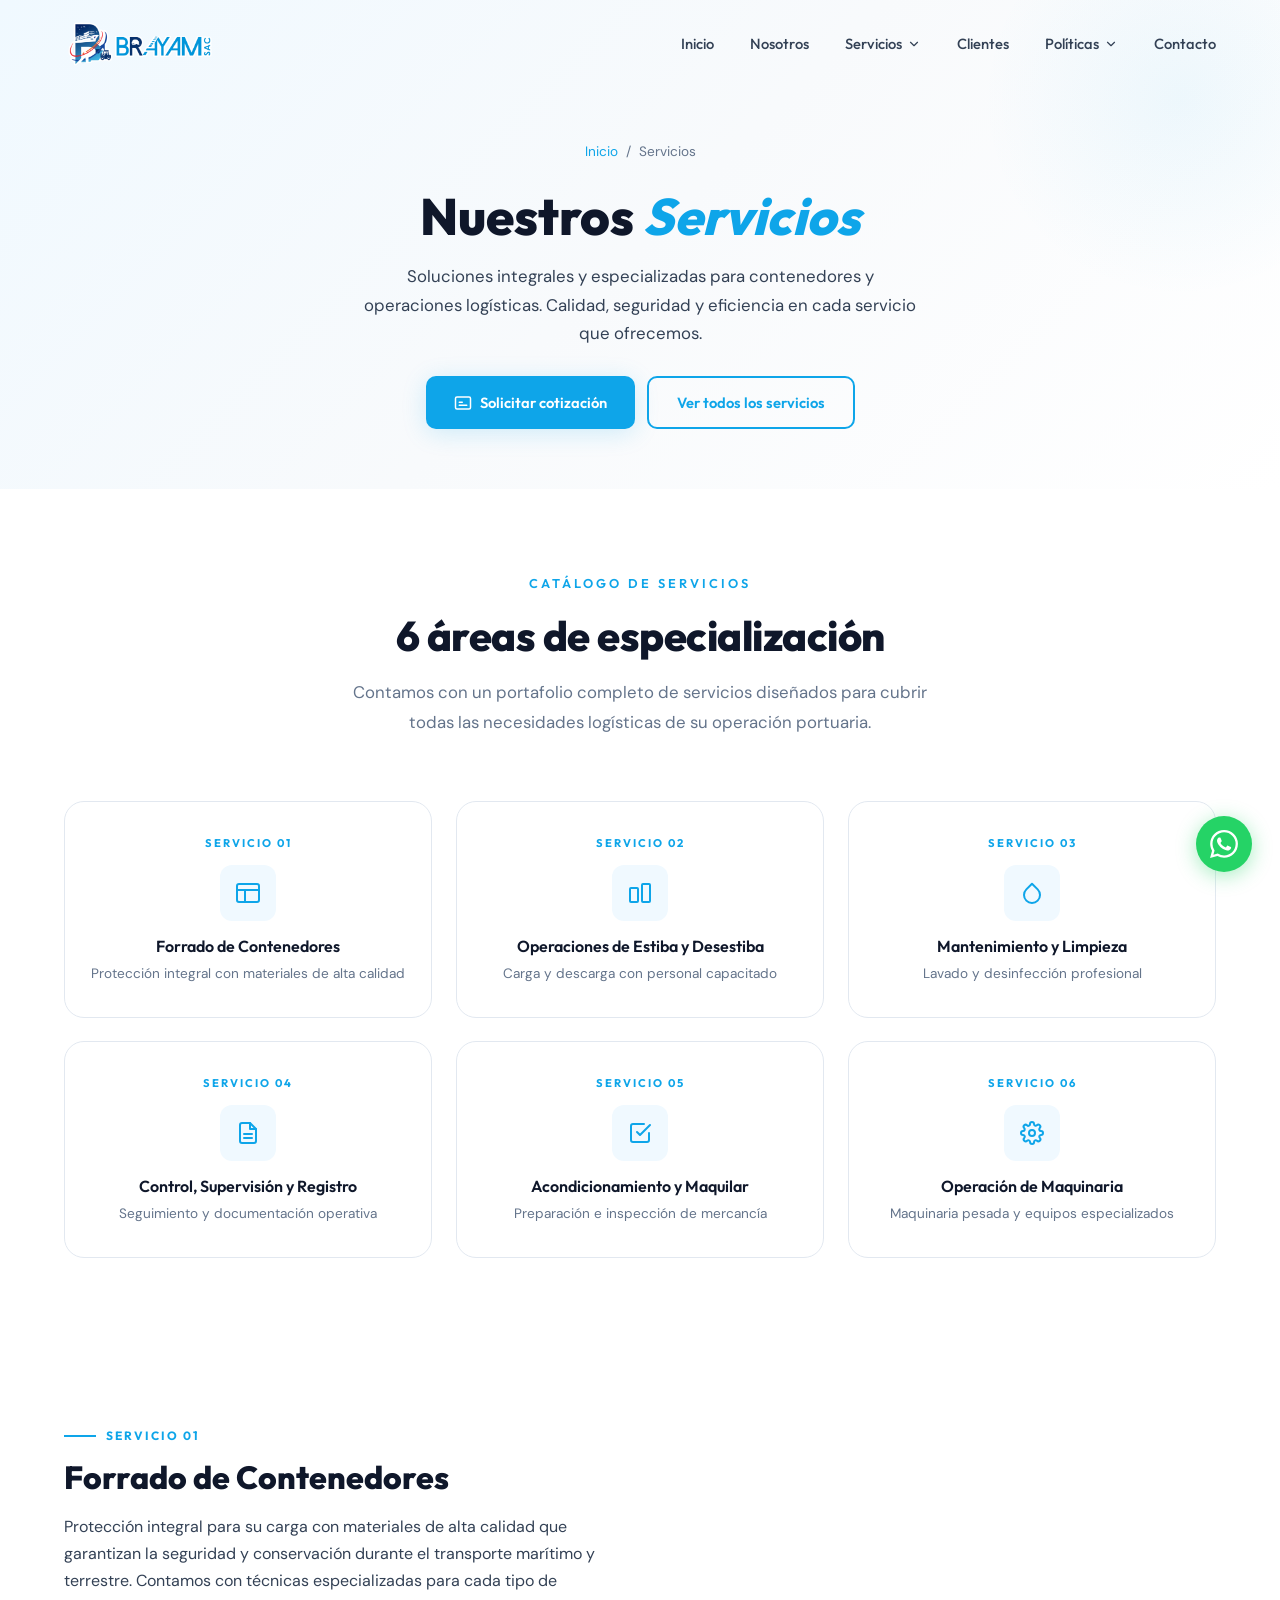
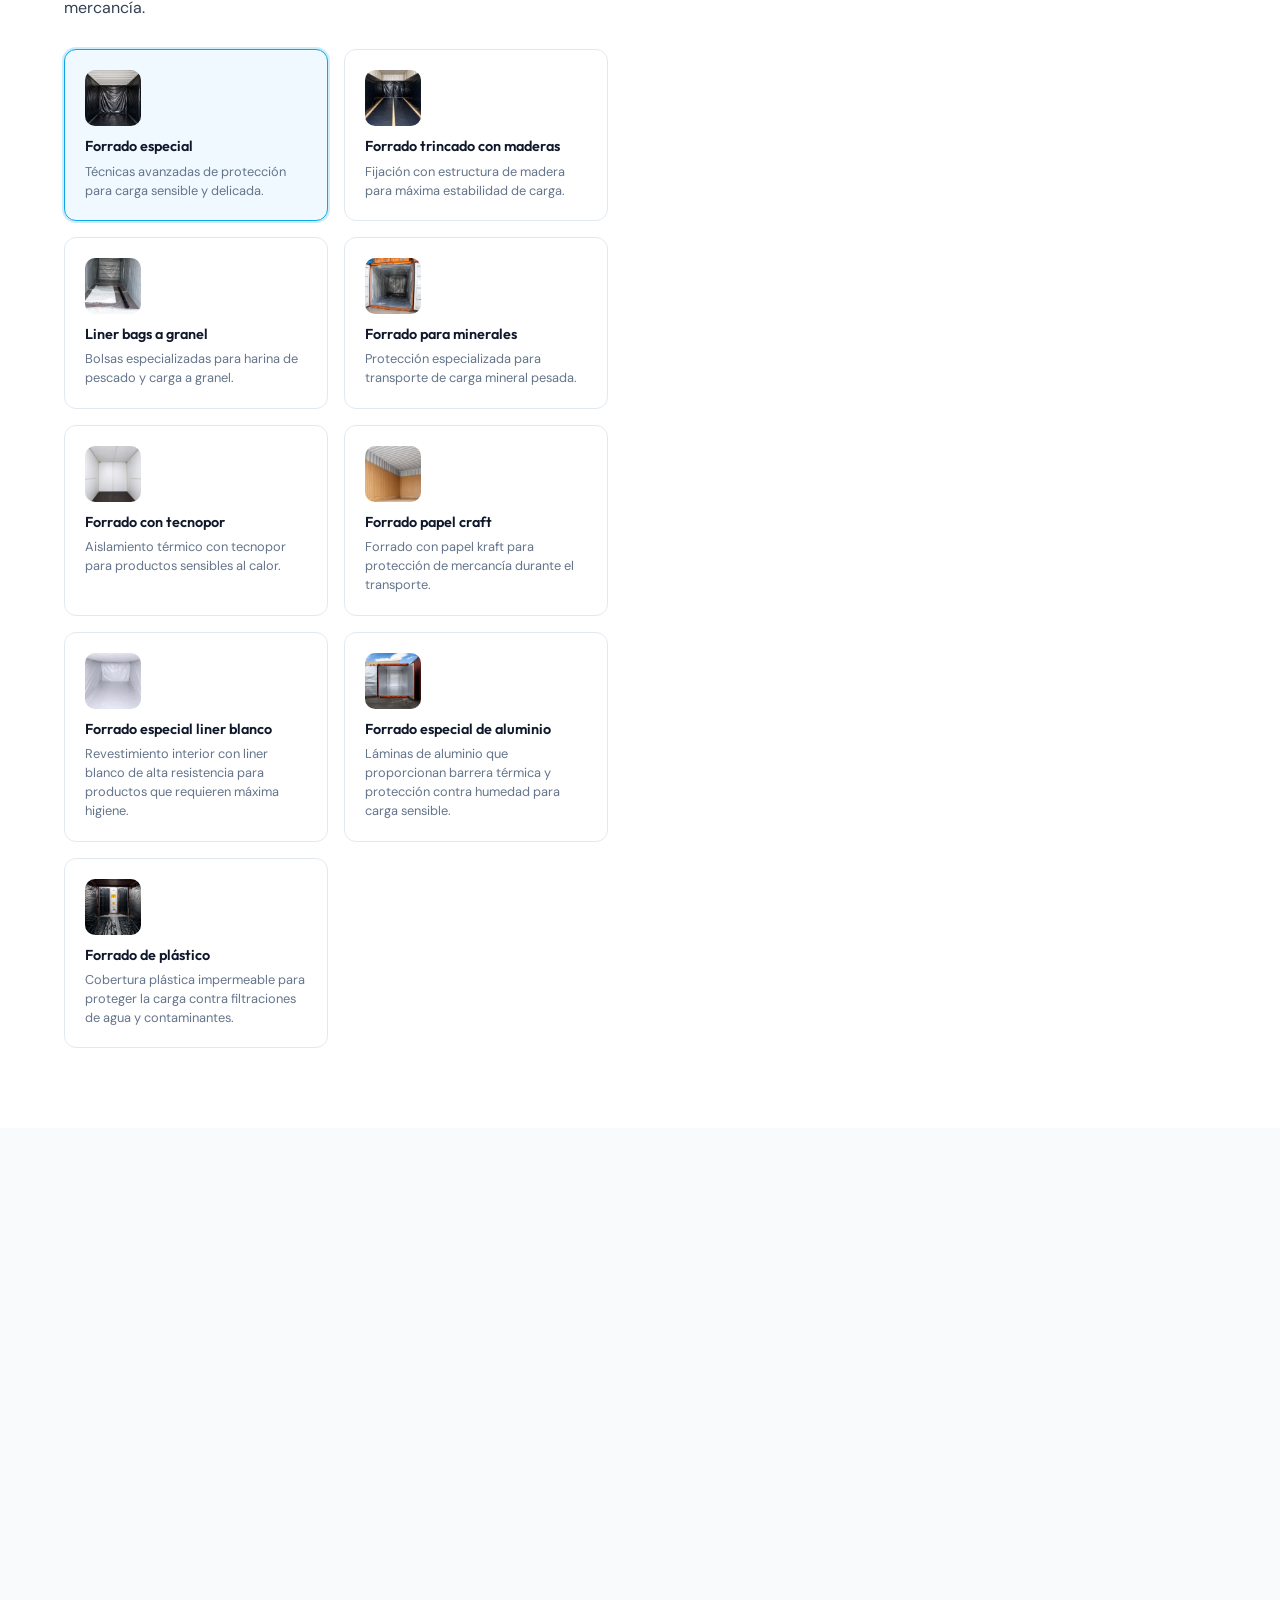
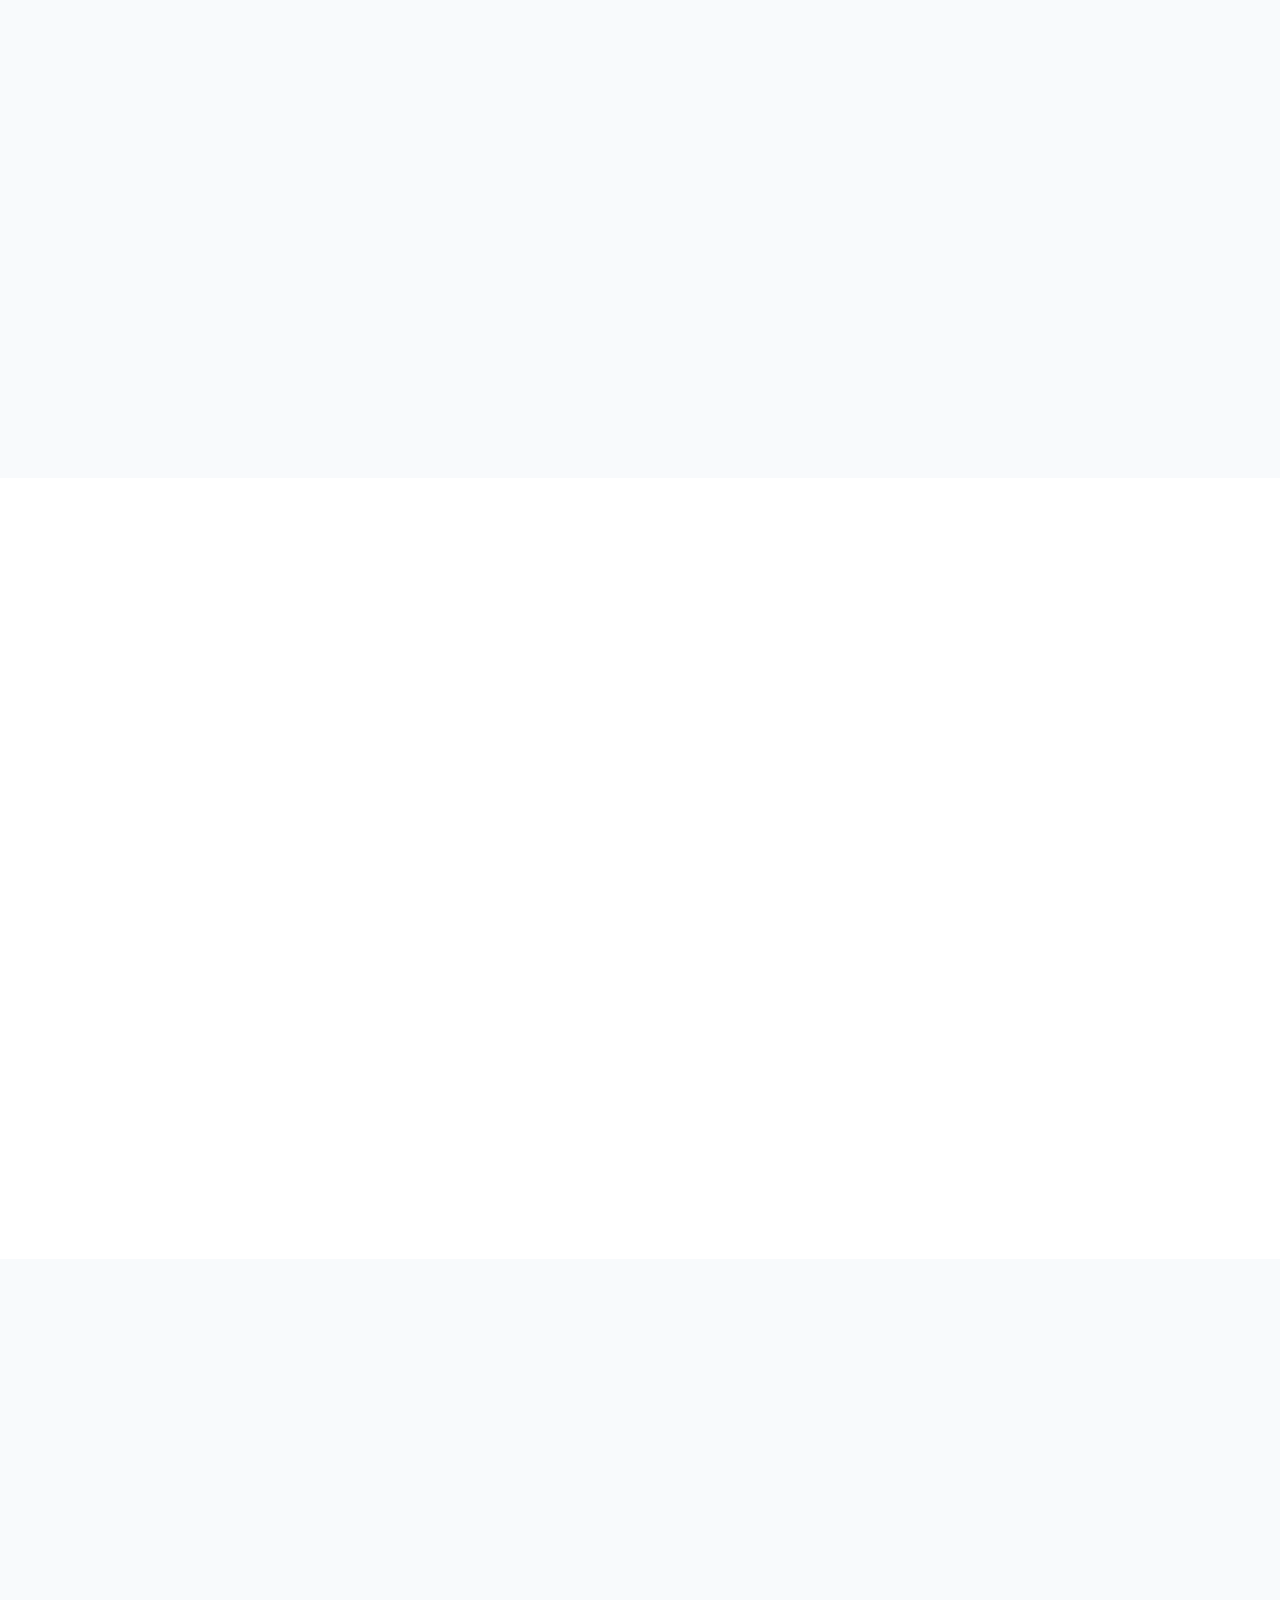
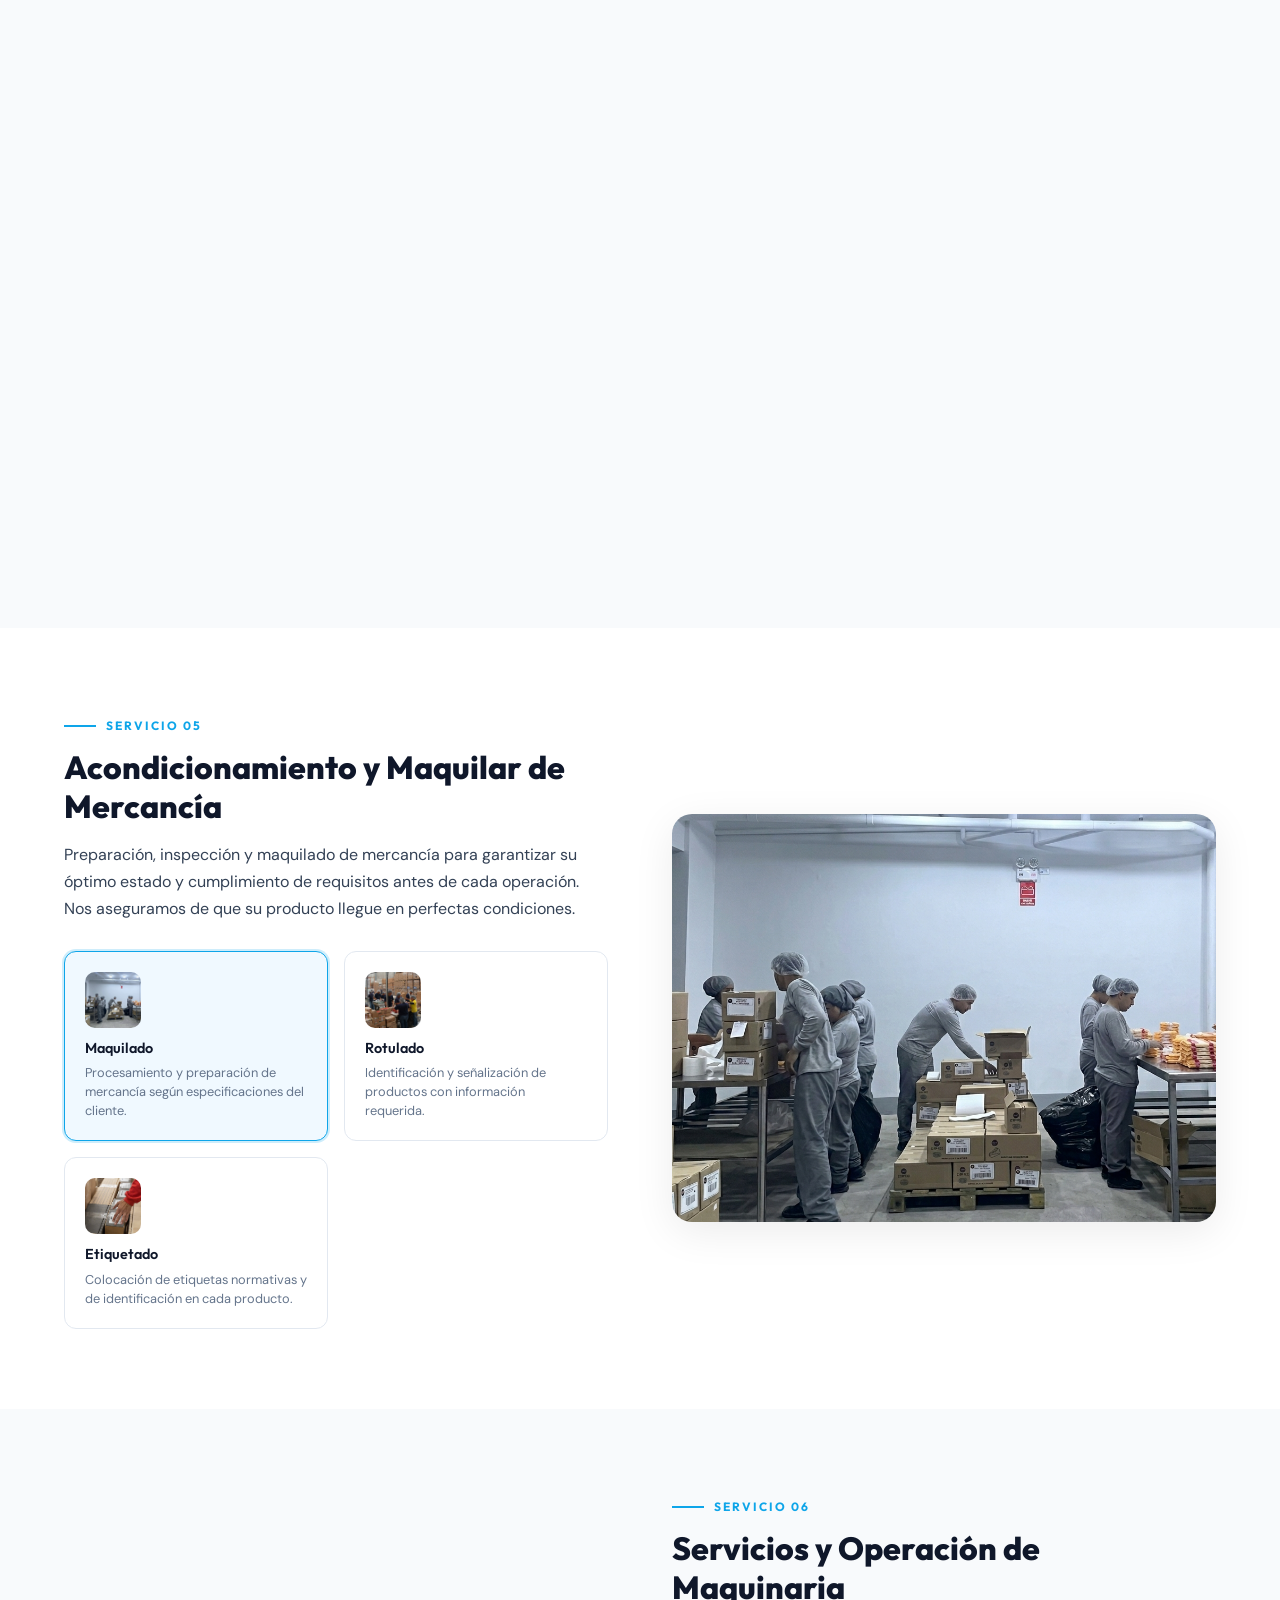
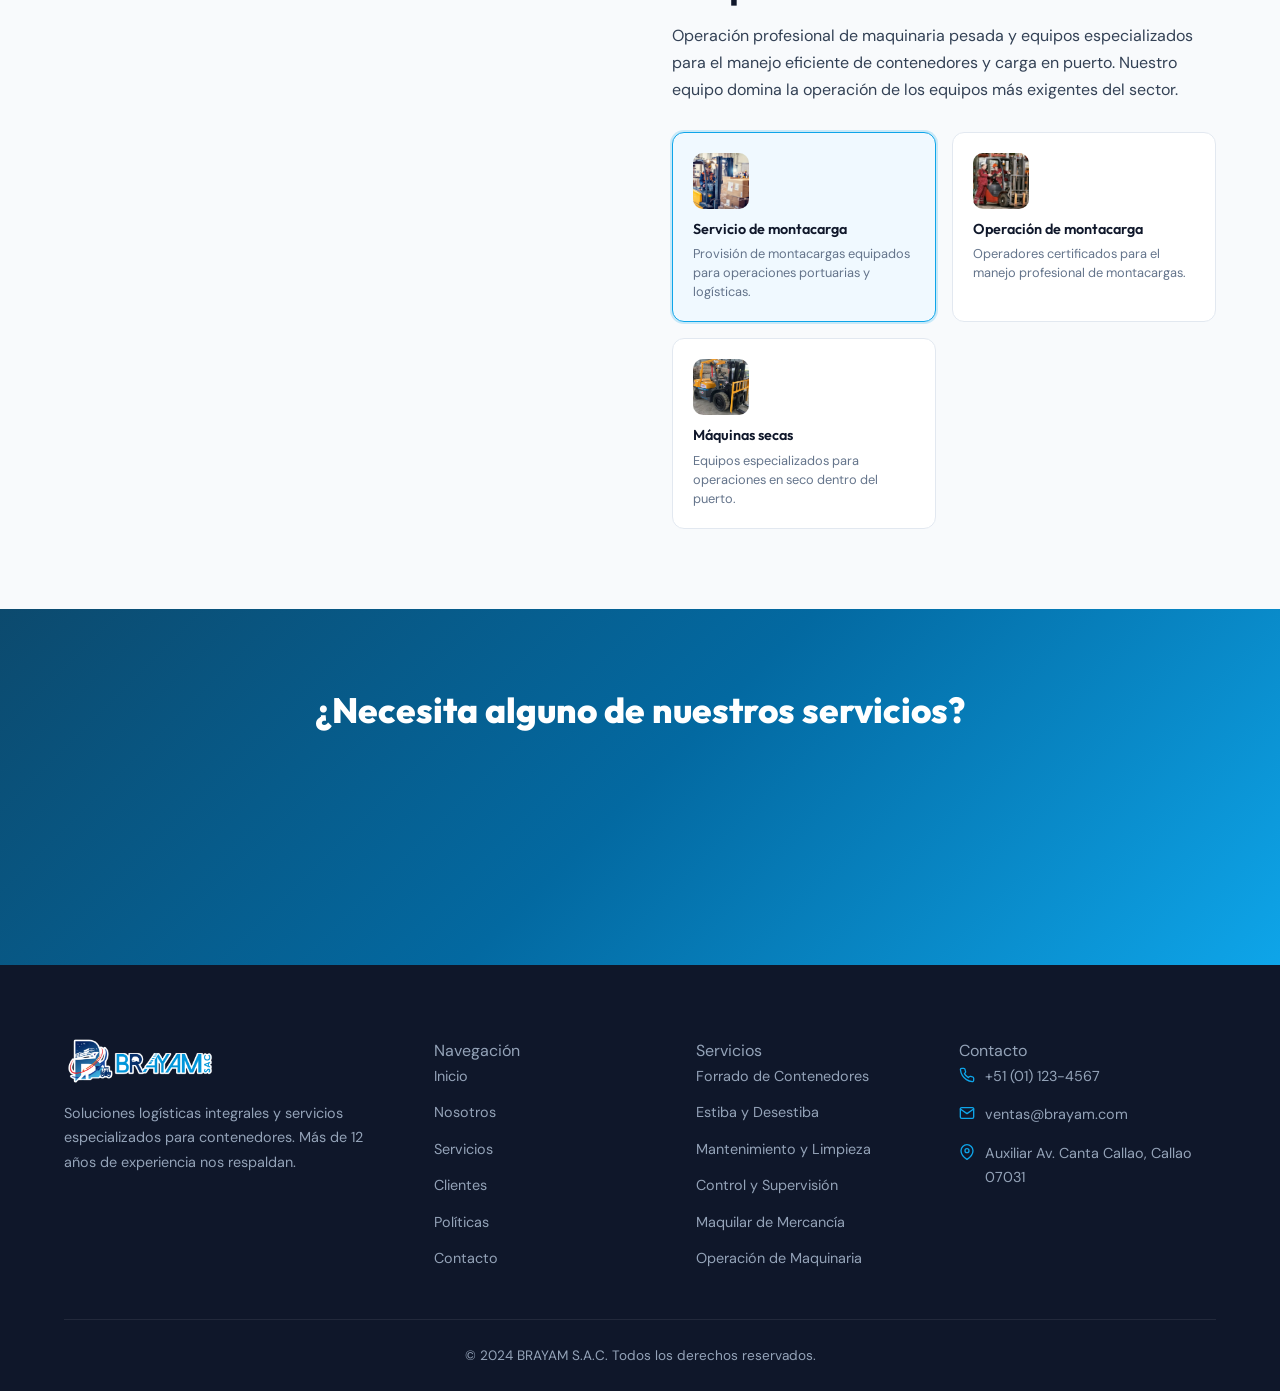
==== pages/servicios.html @ 7dbe56f9 "first commit" ====
<!DOCTYPE html>
<html lang="es">

<head>
  <meta charset="UTF-8">
  <meta name="viewport" content="width=device-width, initial-scale=1.0">
  <title>Servicios | BRAYAM S.A.C. - Soluciones Logísticas para Contenedores</title>
  <meta name="description"
    content="Conoce nuestros servicios especializados: forrado, estiba, desestiba, mantenimiento, limpieza, control, supervisión, maquilado y operación de maquinaria.">
  <link rel="icon" type="image/png" href="../img/logoA.png">
  <link rel="preconnect" href="https://fonts.googleapis.com">
  <link rel="preconnect" href="https://fonts.gstatic.com" crossorigin>
  <link
    href="https://fonts.googleapis.com/css2?family=Outfit:wght@300;400;500;600;700;800&family=DM+Sans:ital,opsz,wght@0,9..40,300;0,9..40,400;0,9..40,500;0,9..40,600;1,9..40,400&display=swap"
    rel="stylesheet">
  <link rel="stylesheet" href="../css/estilos.css">
  <link rel="stylesheet" href="../css/servicios.css">
</head>

<body>

  <!-- ==================== HEADER ==================== -->
  <header class="header" id="header">
    <div class="container">
      <div class="header-inner">
        <a href="../index.html" class="logo">
          <img src="../img/logo.png" alt="BRAYAM S.A.C." style="height: 48px; width: auto;">
        </a>

        <nav class="nav-desktop">
          <a href="../index.html">Inicio</a>
          <a href="../index.html#nosotros">Nosotros</a>
          <div class="nav-dropdown">
            <a href="servicios.html" class="nav-dropdown-trigger">
              Servicios
              <svg class="chevron-down" viewBox="0 0 24 24" fill="none" stroke="currentColor" stroke-width="2"
                stroke-linecap="round" stroke-linejoin="round">
                <polyline points="6 9 12 15 18 9" />
              </svg>
            </a>
            <div class="nav-dropdown-menu dropdown-two-cols">
              <div class="dropdown-cols-wrapper">
                <div class="dropdown-heading">Nuestros Servicios</div>
                <a href="#servicio-01" class="dropdown-link">
                  <span class="dropdown-icon"><svg viewBox="0 0 24 24" fill="none" stroke="currentColor"
                      stroke-width="2" stroke-linecap="round" stroke-linejoin="round">
                      <rect x="1" y="3" width="22" height="18" rx="2" />
                      <path d="M1 9h22" />
                      <path d="M9 21V9" />
                    </svg></span>
                  Forrado de Contenedores
                </a>
                <a href="#servicio-02" class="dropdown-link">
                  <span class="dropdown-icon"><svg viewBox="0 0 24 24" fill="none" stroke="currentColor"
                      stroke-width="2" stroke-linecap="round" stroke-linejoin="round">
                      <rect x="2" y="7" width="8" height="14" rx="1" />
                      <rect x="14" y="3" width="8" height="18" rx="1" />
                    </svg></span>
                  Operaciones de Estiba y Desestiba
                </a>
                <a href="#servicio-03" class="dropdown-link">
                  <span class="dropdown-icon"><svg viewBox="0 0 24 24" fill="none" stroke="currentColor"
                      stroke-width="2" stroke-linecap="round" stroke-linejoin="round">
                      <path d="M12 2.69l5.66 5.66a8 8 0 1 1-11.31 0z" />
                    </svg></span>
                  Servicios de Mantenimiento y Limpieza
                </a>
                <a href="#servicio-04" class="dropdown-link">
                  <span class="dropdown-icon"><svg viewBox="0 0 24 24" fill="none" stroke="currentColor"
                      stroke-width="2" stroke-linecap="round" stroke-linejoin="round">
                      <path d="M14 2H6a2 2 0 0 0-2 2v16a2 2 0 0 0 2 2h12a2 2 0 0 0 2-2V8z" />
                      <polyline points="14 2 14 8 20 8" />
                      <line x1="16" y1="13" x2="8" y2="13" />
                      <line x1="16" y1="17" x2="8" y2="17" />
                    </svg></span>
                  Control, Supervisión y Registro
                </a>
                <a href="#servicio-05" class="dropdown-link">
                  <span class="dropdown-icon"><svg viewBox="0 0 24 24" fill="none" stroke="currentColor"
                      stroke-width="2" stroke-linecap="round" stroke-linejoin="round">
                      <path d="M9 11l3 3L22 4" />
                      <path d="M21 12v7a2 2 0 0 1-2 2H5a2 2 0 0 1-2-2V5a2 2 0 0 1 2-2h11" />
                    </svg></span>
                  Acondicionamiento y Maquilar de Mercancía
                </a>
                <a href="#servicio-06" class="dropdown-link">
                  <span class="dropdown-icon"><svg viewBox="0 0 24 24" fill="none" stroke="currentColor"
                      stroke-width="2" stroke-linecap="round" stroke-linejoin="round">
                      <circle cx="12" cy="12" r="3" />
                      <path
                        d="M19.4 15a1.65 1.65 0 0 0 .33 1.82l.06.06a2 2 0 0 1-2.83 2.83l-.06-.06a1.65 1.65 0 0 0-1.82-.33 1.65 1.65 0 0 0-1 1.51V21a2 2 0 0 1-4 0v-.09A1.65 1.65 0 0 0 9 19.4a1.65 1.65 0 0 0-1.82.33l-.06.06a2 2 0 0 1-2.83-2.83l.06-.06A1.65 1.65 0 0 0 4.68 15a1.65 1.65 0 0 0-1.51-1H3a2 2 0 0 1 0-4h.09A1.65 1.65 0 0 0 4.6 9a1.65 1.65 0 0 0-.33-1.82l-.06-.06a2 2 0 0 1 2.83-2.83l.06.06A1.65 1.65 0 0 0 9 4.68a1.65 1.65 0 0 0 1-1.51V3a2 2 0 0 1 4 0v.09a1.65 1.65 0 0 0 1 1.51 1.65 1.65 0 0 0 1.82-.33l.06-.06a2 2 0 0 1 2.83 2.83l-.06.06A1.65 1.65 0 0 0 19.4 9a1.65 1.65 0 0 0 1.51 1H21a2 2 0 0 1 0 4h-.09a1.65 1.65 0 0 0-1.51 1z" />
                    </svg></span>
                  Servicios y Operación de Maquinaria
                </a>
              </div>
            </div>
          </div>
          <a href="../index.html#clientes">Clientes</a>
          <div class="nav-dropdown">
            <a href="politicas.html" class="nav-dropdown-trigger">
              Políticas
              <svg class="chevron-down" viewBox="0 0 24 24" fill="none" stroke="currentColor" stroke-width="2"
                stroke-linecap="round" stroke-linejoin="round">
                <polyline points="6 9 12 15 18 9" />
              </svg>
            </a>
            <div class="nav-dropdown-menu dropdown-two-cols">
              <div class="dropdown-cols-wrapper">
                <div class="dropdown-heading">Nuestras Políticas</div>
                <a href="politicas.html#politica-01" class="dropdown-link">
                  <span class="dropdown-icon"><svg viewBox="0 0 24 24" fill="none" stroke="currentColor"
                      stroke-width="2" stroke-linecap="round" stroke-linejoin="round">
                      <path d="M12 22s8-4 8-10V5l-8-3-8 3v7c0 6 8 10 8 10z" />
                      <path d="M9 12l2 2 4-4" />
                    </svg></span>
                  Política SIG
                </a>
                <a href="politicas.html#politica-02" class="dropdown-link">
                  <span class="dropdown-icon"><svg viewBox="0 0 24 24" fill="none" stroke="currentColor"
                      stroke-width="2" stroke-linecap="round" stroke-linejoin="round">
                      <path d="M14 2H6a2 2 0 0 0-2 2v16a2 2 0 0 0 2 2h12a2 2 0 0 0 2-2V8z" />
                      <polyline points="14 2 14 8 20 8" />
                    </svg></span>
                  Sellos y Firmas
                </a>
                <a href="politicas.html#politica-03" class="dropdown-link">
                  <span class="dropdown-icon"><svg viewBox="0 0 24 24" fill="none" stroke="currentColor"
                      stroke-width="2" stroke-linecap="round" stroke-linejoin="round">
                      <rect x="3" y="11" width="18" height="11" rx="2" ry="2" />
                      <path d="M7 11V7a5 5 0 0 1 10 0v4" />
                    </svg></span>
                  Confidencialidad
                </a>
                <a href="politicas.html#politica-04" class="dropdown-link">
                  <span class="dropdown-icon"><svg viewBox="0 0 24 24" fill="none" stroke="currentColor"
                      stroke-width="2" stroke-linecap="round" stroke-linejoin="round">
                      <rect x="2" y="3" width="20" height="14" rx="2" ry="2" />
                      <line x1="8" y1="21" x2="16" y2="21" />
                      <line x1="12" y1="17" x2="12" y2="21" />
                    </svg></span>
                  Uso de Recursos Informáticos
                </a>
                <a href="politicas.html#politica-05" class="dropdown-link">
                  <span class="dropdown-icon"><svg viewBox="0 0 24 24" fill="none" stroke="currentColor"
                      stroke-width="2" stroke-linecap="round" stroke-linejoin="round">
                      <circle cx="12" cy="12" r="10" />
                      <line x1="4.93" y1="4.93" x2="19.07" y2="19.07" />
                    </svg></span>
                  Antisoborno y Anticorrupción
                </a>
                <a href="politicas.html#politica-06" class="dropdown-link">
                  <span class="dropdown-icon"><svg viewBox="0 0 24 24" fill="none" stroke="currentColor"
                      stroke-width="2" stroke-linecap="round" stroke-linejoin="round">
                      <path d="M17 21v-2a4 4 0 0 0-4-4H5a4 4 0 0 0-4 4v2" />
                      <circle cx="9" cy="7" r="4" />
                    </svg></span>
                  Responsabilidad Social
                </a>
                <a href="politicas.html#politica-07" class="dropdown-link">
                  <span class="dropdown-icon"><svg viewBox="0 0 24 24" fill="none" stroke="currentColor"
                      stroke-width="2" stroke-linecap="round" stroke-linejoin="round">
                      <path d="M22 12h-4l-3 9L9 3l-3 9H2" />
                    </svg></span>
                  Prevención de Drogas y Alcohol
                </a>
                <a href="politicas.html#politica-08" class="dropdown-link">
                  <span class="dropdown-icon"><svg viewBox="0 0 24 24" fill="none" stroke="currentColor"
                      stroke-width="2" stroke-linecap="round" stroke-linejoin="round">
                      <path
                        d="M10.29 3.86L1.82 18a2 2 0 0 0 1.71 3h16.94a2 2 0 0 0 1.71-3L13.71 3.86a2 2 0 0 0-3.42 0z" />
                      <line x1="12" y1="9" x2="12" y2="13" />
                      <line x1="12" y1="17" x2="12.01" y2="17" />
                    </svg></span>
                  Conflicto de Interés
                </a>
                <a href="politicas.html#politica-09" class="dropdown-link">
                  <span class="dropdown-icon"><svg viewBox="0 0 24 24" fill="none" stroke="currentColor"
                      stroke-width="2" stroke-linecap="round" stroke-linejoin="round">
                      <path d="M21 15a2 2 0 0 1-2 2H7l-4 4V5a2 2 0 0 1 2-2h14a2 2 0 0 1 2 2z" />
                    </svg></span>
                  Reporte y No Represalias
                </a>
                <a href="politicas.html#politica-10" class="dropdown-link">
                  <span class="dropdown-icon"><svg viewBox="0 0 24 24" fill="none" stroke="currentColor"
                      stroke-width="2" stroke-linecap="round" stroke-linejoin="round">
                      <path d="M22 11.08V12a10 10 0 1 1-5.93-9.14" />
                      <polyline points="22 4 12 14.01 9 11.01" />
                    </svg></span>
                  Código de Conducta y Ética
                </a>
              </div>
            </div>
          </div>
          <a href="../index.html#contacto">Contacto</a>
        </nav>

        <a href="../index.html#contacto" class="btn btn-primary" style="display:none" id="headerCta">Solicitar
          cotización</a>

        <div class="mobile-toggle" id="mobileToggle">
          <span></span>
          <span></span>
          <span></span>
        </div>
      </div>
    </div>
  </header>

  <!-- Mobile Menu -->
  <div class="mobile-menu" id="mobileMenu">
    <a href="../index.html" class="mobile-link">Inicio</a>
    <a href="../index.html#nosotros" class="mobile-link">Nosotros</a>
    <div class="mobile-dropdown">
      <button class="mobile-dropdown-trigger" data-target="mobileServicios">
        Servicios
        <svg class="chevron-down" viewBox="0 0 24 24" fill="none" stroke="currentColor" stroke-width="2"
          stroke-linecap="round" stroke-linejoin="round">
          <polyline points="6 9 12 15 18 9" />
        </svg>
      </button>
      <div class="mobile-dropdown-content" id="mobileServicios">
        <a href="#servicio-01" class="mobile-link">Forrado de Contenedores</a>
        <a href="#servicio-02" class="mobile-link">Operaciones de Estiba y Desestiba</a>
        <a href="#servicio-03" class="mobile-link">Servicios de Mantenimiento y Limpieza</a>
        <a href="#servicio-04" class="mobile-link">Control, Supervisión y Registro</a>
        <a href="#servicio-05" class="mobile-link">Acondicionamiento y Maquilar de Mercancía</a>
        <a href="#servicio-06" class="mobile-link">Servicios y Operación de Maquinaria</a>
      </div>
    </div>
    <a href="../index.html#clientes" class="mobile-link">Clientes</a>
    <div class="mobile-dropdown">
      <button class="mobile-dropdown-trigger" data-target="mobilePoliticas">
        Políticas
        <svg class="chevron-down" viewBox="0 0 24 24" fill="none" stroke="currentColor" stroke-width="2"
          stroke-linecap="round" stroke-linejoin="round">
          <polyline points="6 9 12 15 18 9" />
        </svg>
      </button>
      <div class="mobile-dropdown-content" id="mobilePoliticas">
        <a href="politicas.html#politica-01" class="mobile-link">Política SIG</a>
        <a href="politicas.html#politica-02" class="mobile-link">Sellos y Firmas</a>
        <a href="politicas.html#politica-03" class="mobile-link">Confidencialidad</a>
        <a href="politicas.html#politica-04" class="mobile-link">Uso de Recursos Informáticos</a>
        <a href="politicas.html#politica-05" class="mobile-link">Antisoborno y Anticorrupción</a>
        <a href="politicas.html#politica-06" class="mobile-link">Responsabilidad Social</a>
        <a href="politicas.html#politica-07" class="mobile-link">Prevención de Drogas y Alcohol</a>
        <a href="politicas.html#politica-08" class="mobile-link">Conflicto de Interés</a>
        <a href="politicas.html#politica-09" class="mobile-link">Reporte y No Represalias</a>
        <a href="politicas.html#politica-10" class="mobile-link">Código de Conducta y Ética</a>
      </div>
    </div>
    <a href="../index.html#contacto" class="mobile-link">Contacto</a>
    <a href="../index.html#contacto" class="btn btn-primary mobile-link" style="margin-top:12px;">Solicitar
      cotización</a>
  </div>

  <main>
    <!-- ==================== PAGE HERO (CENTRADO) ==================== -->
    <section class="page-hero">
      <div class="container">
        <div class="breadcrumb reveal">
          <a href="../index.html">Inicio</a>
          <span>/</span>
          <span>Servicios</span>
        </div>
        <h1 class="reveal reveal-delay-1">Nuestros <span class="accent">Servicios</span></h1>
        <p class="reveal reveal-delay-2">Soluciones integrales y especializadas para contenedores y operaciones
          logísticas. Calidad, seguridad y eficiencia en cada servicio que ofrecemos.</p>
        <div class="hero-buttons reveal reveal-delay-3">
          <a href="../index.html#contacto" class="btn btn-primary">
            <svg width="18" height="18" viewBox="0 0 24 24" fill="none" stroke="currentColor" stroke-width="2"
              stroke-linecap="round" stroke-linejoin="round">
              <rect x="2" y="4" width="20" height="16" rx="2" />
              <path d="M7 15h10" />
              <path d="M7 11h4" />
            </svg>
            Solicitar cotización
          </a>
          <a href="#catalogo" class="btn btn-outline">Ver todos los servicios</a>
        </div>
      </div>
    </section>

    <!-- ==================== CATÁLOGO ==================== -->
    <section class="catalog-section section" id="catalogo">
      <div class="container">
        <div class="section-header reveal">
          <span class="section-tag">Catálogo de Servicios</span>
          <h2>6 áreas de especialización</h2>
          <p>Contamos con un portafolio completo de servicios diseñados para cubrir todas las necesidades logísticas de
            su operación portuaria.</p>
        </div>
        <div class="catalog-grid">
          <a href="#servicio-01" class="catalog-card reveal reveal-delay-1">
            <div class="catalog-num">Servicio 01</div>
            <div class="catalog-card-icon"><svg viewBox="0 0 24 24" fill="none" stroke="currentColor" stroke-width="2"
                stroke-linecap="round" stroke-linejoin="round">
                <rect x="1" y="3" width="22" height="18" rx="2" />
                <path d="M1 9h22" />
                <path d="M9 21V9" />
              </svg></div>
            <h3>Forrado de Contenedores</h3>
            <p>Protección integral con materiales de alta calidad</p>
          </a>
          <a href="#servicio-02" class="catalog-card reveal reveal-delay-2">
            <div class="catalog-num">Servicio 02</div>
            <div class="catalog-card-icon"><svg viewBox="0 0 24 24" fill="none" stroke="currentColor" stroke-width="2"
                stroke-linecap="round" stroke-linejoin="round">
                <rect x="2" y="7" width="8" height="14" rx="1" />
                <rect x="14" y="3" width="8" height="18" rx="1" />
              </svg></div>
            <h3>Operaciones de Estiba y Desestiba</h3>
            <p>Carga y descarga con personal capacitado</p>
          </a>
          <a href="#servicio-03" class="catalog-card reveal reveal-delay-3">
            <div class="catalog-num">Servicio 03</div>
            <div class="catalog-card-icon"><svg viewBox="0 0 24 24" fill="none" stroke="currentColor" stroke-width="2"
                stroke-linecap="round" stroke-linejoin="round">
                <path d="M12 2.69l5.66 5.66a8 8 0 1 1-11.31 0z" />
              </svg></div>
            <h3>Mantenimiento y Limpieza</h3>
            <p>Lavado y desinfección profesional</p>
          </a>
          <a href="#servicio-04" class="catalog-card reveal reveal-delay-4">
            <div class="catalog-num">Servicio 04</div>
            <div class="catalog-card-icon"><svg viewBox="0 0 24 24" fill="none" stroke="currentColor" stroke-width="2"
                stroke-linecap="round" stroke-linejoin="round">
                <path d="M14 2H6a2 2 0 0 0-2 2v16a2 2 0 0 0 2 2h12a2 2 0 0 0 2-2V8z" />
                <polyline points="14 2 14 8 20 8" />
                <line x1="16" y1="13" x2="8" y2="13" />
                <line x1="16" y1="17" x2="8" y2="17" />
              </svg></div>
            <h3>Control, Supervisión y Registro</h3>
            <p>Seguimiento y documentación operativa</p>
          </a>
          <a href="#servicio-05" class="catalog-card reveal reveal-delay-5">
            <div class="catalog-num">Servicio 05</div>
            <div class="catalog-card-icon"><svg viewBox="0 0 24 24" fill="none" stroke="currentColor" stroke-width="2"
                stroke-linecap="round" stroke-linejoin="round">
                <path d="M9 11l3 3L22 4" />
                <path d="M21 12v7a2 2 0 0 1-2 2H5a2 2 0 0 1-2-2V5a2 2 0 0 1 2-2h11" />
              </svg></div>
            <h3>Acondicionamiento y Maquilar</h3>
            <p>Preparación e inspección de mercancía</p>
          </a>
          <a href="#servicio-06" class="catalog-card reveal reveal-delay-6">
            <div class="catalog-num">Servicio 06</div>
            <div class="catalog-card-icon"><svg viewBox="0 0 24 24" fill="none" stroke="currentColor" stroke-width="2"
                stroke-linecap="round" stroke-linejoin="round">
                <circle cx="12" cy="12" r="3" />
                <path
                  d="M19.4 15a1.65 1.65 0 0 0 .33 1.82l.06.06a2 2 0 0 1-2.83 2.83l-.06-.06a1.65 1.65 0 0 0-1.82-.33 1.65 1.65 0 0 0-1 1.51V21a2 2 0 0 1-4 0v-.09A1.65 1.65 0 0 0 9 19.4a1.65 1.65 0 0 0-1.82.33l-.06.06a2 2 0 0 1-2.83-2.83l.06-.06A1.65 1.65 0 0 0 4.68 15a1.65 1.65 0 0 0-1.51-1H3a2 2 0 0 1 0-4h.09A1.65 1.65 0 0 0 4.6 9a1.65 1.65 0 0 0-.33-1.82l-.06-.06a2 2 0 0 1 2.83-2.83l.06.06A1.65 1.65 0 0 0 9 4.68a1.65 1.65 0 0 0 1-1.51V3a2 2 0 0 1 4 0v.09a1.65 1.65 0 0 0 1 1.51 1.65 1.65 0 0 0 1.82-.33l.06-.06a2 2 0 0 1 2.83 2.83l-.06.06A1.65 1.65 0 0 0 19.4 9a1.65 1.65 0 0 0 1.51 1H21a2 2 0 0 1 0 4h-.09a1.65 1.65 0 0 0-1.51 1z" />
              </svg></div>
            <h3>Operación de Maquinaria</h3>
            <p>Maquinaria pesada y equipos especializados</p>
          </a>
        </div>
      </div>
    </section>

    <!-- ==================== SERVICIO 01 - IZQUIERDA ==================== -->
    <section class="service-detail" id="servicio-01">
      <div class="container">
        <div class="service-detail-grid">
          <div class="service-detail-content reveal">
            <div class="service-detail-tag">Servicio 01</div>
            <h2>Forrado de Contenedores</h2>
            <p>Protección integral para su carga con materiales de alta calidad que garantizan la seguridad y
              conservación durante el transporte marítimo y terrestre. Contamos con técnicas especializadas para cada
              tipo de mercancía.</p>
            <div class="sub-service-cards">
              <div class="sub-service-card active" data-img="../img/servicios/servicio01/forrado especial.png">
                <div class="sub-service-card-icon"><img src="../img/servicios/servicio01/forrado especial.png" alt="Forrado especial"></div>
                <h4>Forrado especial</h4>
                <p>Técnicas avanzadas de protección para carga sensible y delicada.</p>
              </div>
              <div class="sub-service-card" data-img="../img/servicios/servicio01/Forrado trincado con maderas.png">
                <div class="sub-service-card-icon"><img src="../img/servicios/servicio01/Forrado trincado con maderas.png" alt="Forrado trincado con maderas"></div>
                <h4>Forrado trincado con maderas</h4>
                <p>Fijación con estructura de madera para máxima estabilidad de carga.</p>
              </div>
              <div class="sub-service-card" data-img="../img/servicios/servicio01/Liner bags para harina de pescado a granel.png">
                <div class="sub-service-card-icon"><img src="../img/servicios/servicio01/Liner bags para harina de pescado a granel.png" alt="Liner bags a granel"></div>
                <h4>Liner bags a granel</h4>
                <p>Bolsas especializadas para harina de pescado y carga a granel.</p>
              </div>
              <div class="sub-service-card" data-img="../img/servicios/servicio01/Forrado para minerales.png">
                <div class="sub-service-card-icon"><img src="../img/servicios/servicio01/Forrado para minerales.png" alt="Forrado para minerales"></div>
                <h4>Forrado para minerales</h4>
                <p>Protección especializada para transporte de carga mineral pesada.</p>
              </div>
              <div class="sub-service-card" data-img="../img/servicios/servicio01/Forrado con tecnopor.png">
                <div class="sub-service-card-icon"><img src="../img/servicios/servicio01/Forrado con tecnopor.png" alt="Forrado con tecnopor"></div>
                <h4>Forrado con tecnopor</h4>
                <p>Aislamiento térmico con tecnopor para productos sensibles al calor.</p>
              </div>
              <div class="sub-service-card" data-img="../img/servicios/servicio01/Forrado papel craft.png">
                <div class="sub-service-card-icon"><img src="../img/servicios/servicio01/Forrado papel craft.png" alt="Forrado papel craft"></div>
                <h4>Forrado papel craft</h4>
                <p>Forrado con papel kraft para protección de mercancía durante el transporte.</p>
              </div>
              <div class="sub-service-card" data-img="../img/servicios/servicio01/Forrado especial liner blanco.png">
                <div class="sub-service-card-icon"><img src="../img/servicios/servicio01/Forrado especial liner blanco.png" alt="Forrado especial liner blanco"></div>
                <h4>Forrado especial liner blanco</h4>
                <p>Revestimiento interior con liner blanco de alta resistencia para productos que requieren máxima
                  higiene.</p>
              </div>
              <div class="sub-service-card" data-img="../img/servicios/servicio01/Forrado especial de aluminio.png">
                <div class="sub-service-card-icon"><img src="../img/servicios/servicio01/Forrado especial de aluminio.png" alt="Forrado especial de aluminio"></div>
                <h4>Forrado especial de aluminio</h4>
                <p>Láminas de aluminio que proporcionan barrera térmica y protección contra humedad para carga sensible.
                </p>
              </div>
              <div class="sub-service-card" data-img="../img/servicios/servicio01/Forrado de plástico.png">
                <div class="sub-service-card-icon"><img src="../img/servicios/servicio01/Forrado de plástico.png" alt="Forrado de plástico"></div>
                <h4>Forrado de plástico</h4>
                <p>Cobertura plástica impermeable para proteger la carga contra filtraciones de agua y contaminantes.
                </p>
              </div>
            </div>
          </div>
          <div class="service-illustration reveal reveal-delay-2">
            <img src="../img/servicios/servicio01/forrado especial.png" alt="Forrado de Contenedores">
          </div>
        </div>
      </div>
    </section>

    <!-- ==================== SERVICIO 02 - DERECHA ==================== -->
    <section class="service-detail service-detail-alt" id="servicio-02">
      <div class="container">
        <div class="service-detail-grid">
          <div class="service-illustration reveal reveal-delay-2">
            <img src="../img/servicios/servicio02/estiba.png" alt="Operaciones de Estiba y Desestiba">
          </div>
          <div class="service-detail-content reveal">
            <div class="service-detail-tag">Servicio 02</div>
            <h2>Operaciones de Estiba y Desestiba</h2>
            <p>Operación especializada de carga y descarga de mercancía con personal capacitado y equipo profesional
              para un manejo seguro y eficiente. Garantizamos la integridad de su carga en cada operación.</p>
            <div class="sub-service-cards">
              <div class="sub-service-card active" data-img="../img/servicios/servicio02/estiba.png">
                <div class="sub-service-card-icon"><img src="../img/servicios/servicio02/estiba.png" alt="Estiba"></div>
                <h4>Estiba</h4>
                <p>Carga y acomodamiento estratégico de mercancía en contenedores.</p>
              </div>
              <div class="sub-service-card" data-img="../img/servicios/servicio02/desestiba.png">
                <div class="sub-service-card-icon"><img src="../img/servicios/servicio02/desestiba.png" alt="Desestiba"></div>
                <h4>Desestiba</h4>
                <p>Descarga segura y organizada de mercancía desde contenedores.</p>
              </div>
              <div class="sub-service-card" data-img="../img/servicios/servicio02/trincado.png">
                <div class="sub-service-card-icon"><img src="../img/servicios/servicio02/trincado.png" alt="Trincado"></div>
                <h4>Trincado</h4>
                <p>Sujeción y aseguramiento de la carga para evitar movimientos durante el transporte.</p>
              </div>
              <div class="sub-service-card" data-img="../img/servicios/servicio02/enzunchado.png">
                <div class="sub-service-card-icon"><img src="../img/servicios/servicio02/enzunchado.png" alt="Enzunchado"></div>
                <h4>Enzunchado</h4>
                <p>Flejado profesional con materiales resistentes para asegurar la carga.</p>
              </div>
              <div class="sub-service-card" data-img="../img/servicios/servicio02/Paletizado.png">
                <div class="sub-service-card-icon"><img src="../img/servicios/servicio02/Paletizado.png" alt="Paletizado"></div>
                <h4>Paletizado</h4>
                <p>Organización de mercancía sobre pallets para optimizar el espacio y facilitar la manipulación.</p>
              </div>
            </div>
          </div>
        </div>
      </div>
    </section>

    <!-- ==================== SERVICIO 03 - IZQUIERDA ==================== -->
    <section class="service-detail" id="servicio-03">
      <div class="container">
        <div class="service-detail-grid">
          <div class="service-detail-content reveal">
            <div class="service-detail-tag">Servicio 03</div>
            <h2>Servicios de Mantenimiento y Limpieza</h2>
            <p>Lavado, desinfección, sanitización y mantenimiento de contenedores según normativas vigentes y protocolos
              internacionales de calidad. Su contenedor en las mejores condiciones para cada operación.</p>
            <div class="sub-service-cards">
              <div class="sub-service-card active" data-img="../img/servicios/servicio03/Limpieza de contenedores.png">
                <div class="sub-service-card-icon"><img src="../img/servicios/servicio03/Limpieza de contenedores.png" alt="Limpieza de contenedores"></div>
                <h4>Limpieza de contenedores</h4>
                <p>Lavado profesional que cumple estándares internacionales de higiene.</p>
              </div>
              <div class="sub-service-card" data-img="../img/servicios/servicio03/Reparación de contenedores.png">
                <div class="sub-service-card-icon"><img src="../img/servicios/servicio03/Reparación de contenedores.png" alt="Reparación de contenedores"></div>
                <h4>Reparación de contenedores</h4>
                <p>Reparación técnica especializada para restaurar condiciones óptimas.</p>
              </div>
              <div class="sub-service-card" data-img="../img/servicios/servicio03/Inspección de contenedores.png">
                <div class="sub-service-card-icon"><img src="../img/servicios/servicio03/Inspección de contenedores.png" alt="Inspección de contenedores"></div>
                <h4>Inspección de contenedores</h4>
                <p>Evaluación detallada del estado estructural y funcional del contenedor.</p>
              </div>
            </div>
          </div>
          <div class="service-illustration reveal reveal-delay-2">
            <img src="../img/servicios/servicio03/Limpieza de contenedores.png" alt="Servicios de Mantenimiento y Limpieza">
          </div>
        </div>
      </div>
    </section>

    <!-- ==================== SERVICIO 04 - DERECHA ==================== -->
    <section class="service-detail service-detail-alt" id="servicio-04">
      <div class="container">
        <div class="service-detail-grid">
          <div class="service-illustration reveal reveal-delay-2">
            <img src="../img/servicios/servicio04/Checker.png" alt="Control, Supervisión y Registro">
          </div>
          <div class="service-detail-content reveal">
            <div class="service-detail-tag">Servicio 04</div>
            <h2>Control, Supervisión y Registro</h2>
            <p>Seguimiento detallado y documentación de cada operación, garantizando trazabilidad completa y
              cumplimiento de los estándares requeridos. Nuestro equipo de control asegura la calidad en tiempo real.
            </p>
            <div class="sub-service-cards">
              <div class="sub-service-card active" data-img="../img/servicios/servicio04/Checker.png">
                <div class="sub-service-card-icon"><img src="../img/servicios/servicio04/Checker.png" alt="Checker"></div>
                <h4>Checker</h4>
                <p>Verificación y control de mercancía en cada etapa del proceso operativo.</p>
              </div>
              <div class="sub-service-card" data-img="../img/servicios/servicio04/Monitor.png">
                <div class="sub-service-card-icon"><img src="../img/servicios/servicio04/Monitor.png" alt="Monitor"></div>
                <h4>Monitor</h4>
                <p>Supervisión en tiempo real de las operaciones para garantizar calidad y seguridad.</p>
              </div>
              <div class="sub-service-card" data-img="../img/servicios/servicio04/Garitero.png">
                <div class="sub-service-card-icon"><img src="../img/servicios/servicio04/Garitero.png" alt="Garitero"></div>
                <h4>Garitero</h4>
                <p>Control de acceso y registro de movimientos en áreas operativas restringidas.</p>
              </div>
              <div class="sub-service-card" data-img="../img/servicios/servicio04/Auxiliar de patio.png">
                <div class="sub-service-card-icon"><img src="../img/servicios/servicio04/Auxiliar de patio.png" alt="Auxiliar de patio"></div>
                <h4>Auxiliar de patio</h4>
                <p>Apoyo logístico y operativo en el manejo y organización de contenedores en patio.</p>
              </div>
              <div class="sub-service-card" data-img="../img/servicios/servicio04/Digitadores.png">
                <div class="sub-service-card-icon"><img src="../img/servicios/servicio04/Digitadores.png" alt="Digitadores"></div>
                <h4>Digitadores</h4>
                <p>Registro digital de datos, documentación y sistemas de información operativa.</p>
              </div>
            </div>
          </div>
        </div>
      </div>
    </section>

    <!-- ==================== SERVICIO 05 - IZQUIERDA ==================== -->
    <section class="service-detail" id="servicio-05">
      <div class="container">
        <div class="service-detail-grid">
          <div class="service-detail-content reveal">
            <div class="service-detail-tag">Servicio 05</div>
            <h2>Acondicionamiento y Maquilar de Mercancía</h2>
            <p>Preparación, inspección y maquilado de mercancía para garantizar su óptimo estado y cumplimiento de
              requisitos antes de cada operación. Nos aseguramos de que su producto llegue en perfectas condiciones.</p>
            <div class="sub-service-cards">
              <div class="sub-service-card active" data-img="../img/servicios/servicio05/Maquilado.png">
                <div class="sub-service-card-icon"><img src="../img/servicios/servicio05/Maquilado.png" alt="Maquilado"></div>
                <h4>Maquilado</h4>
                <p>Procesamiento y preparación de mercancía según especificaciones del cliente.</p>
              </div>
              <div class="sub-service-card" data-img="../img/servicios/servicio05/Rotulado.png">
                <div class="sub-service-card-icon"><img src="../img/servicios/servicio05/Rotulado.png" alt="Rotulado"></div>
                <h4>Rotulado</h4>
                <p>Identificación y señalización de productos con información requerida.</p>
              </div>
              <div class="sub-service-card" data-img="../img/servicios/servicio05/Etiquetado.png">
                <div class="sub-service-card-icon"><img src="../img/servicios/servicio05/Etiquetado.png" alt="Etiquetado"></div>
                <h4>Etiquetado</h4>
                <p>Colocación de etiquetas normativas y de identificación en cada producto.</p>
              </div>
            </div>
          </div>
          <div class="service-illustration reveal reveal-delay-2">
            <img src="../img/servicios/servicio05/Maquilado.png" alt="Acondicionamiento y Maquilar de Mercancía">
          </div>
        </div>
      </div>
    </section>

    <!-- ==================== SERVICIO 06 - DERECHA ==================== -->
    <section class="service-detail service-detail-alt" id="servicio-06">
      <div class="container">
        <div class="service-detail-grid">
          <div class="service-illustration reveal reveal-delay-2">
            <img src="../img/servicios/servicio06/Servicio de montacarga.png" alt="Servicios y Operación de Maquinaria">
          </div>
          <div class="service-detail-content reveal">
            <div class="service-detail-tag">Servicio 06</div>
            <h2>Servicios y Operación de Maquinaria</h2>
            <p>Operación profesional de maquinaria pesada y equipos especializados para el manejo eficiente de
              contenedores y carga en puerto. Nuestro equipo domina la operación de los equipos más exigentes del
              sector.</p>
            <div class="sub-service-cards">
              <div class="sub-service-card active" data-img="../img/servicios/servicio06/Servicio de montacarga.png">
                <div class="sub-service-card-icon"><img src="../img/servicios/servicio06/Servicio de montacarga.png" alt="Servicio de montacarga"></div>
                <h4>Servicio de montacarga</h4>
                <p>Provisión de montacargas equipados para operaciones portuarias y logísticas.</p>
              </div>
              <div class="sub-service-card" data-img="../img/servicios/servicio06/Operación de montacarga.png">
                <div class="sub-service-card-icon"><img src="../img/servicios/servicio06/Operación de montacarga.png" alt="Operación de montacarga"></div>
                <h4>Operación de montacarga</h4>
                <p>Operadores certificados para el manejo profesional de montacargas.</p>
              </div>
              <div class="sub-service-card" data-img="../img/servicios/servicio06/Máquinas secas.png">
                <div class="sub-service-card-icon"><img src="../img/servicios/servicio06/Máquinas secas.png" alt="Máquinas secas"></div>
                <h4>Máquinas secas</h4>
                <p>Equipos especializados para operaciones en seco dentro del puerto.</p>
              </div>
            </div>
          </div>
        </div>
      </div>
    </section>

    <!-- ==================== CTA ==================== -->
    <section class="cta-section">
      <div class="container">
        <h2 class="reveal">¿Necesita alguno de nuestros servicios?</h2>
        <p class="reveal reveal-delay-1">Contáctenos hoy y reciba una cotización personalizada para su operación
          logística.</p>
        <div class="cta-buttons reveal reveal-delay-2">
          <a href="../index.html#contacto" class="btn btn-primary">
            <svg width="18" height="18" viewBox="0 0 24 24" fill="none" stroke="currentColor" stroke-width="2"
              stroke-linecap="round" stroke-linejoin="round">
              <rect x="2" y="4" width="20" height="16" rx="2" />
              <path d="M7 15h10" />
              <path d="M7 11h4" />
            </svg>
            Solicitar cotización
          </a>
          <a href="https://wa.me/51999888777" target="_blank" class="btn-whatsapp">
            <svg viewBox="0 0 24 24">
              <path
                d="M17.472 14.382c-.297-.149-1.758-.867-2.03-.967-.273-.099-.471-.148-.67.15-.197.297-.767.966-.94 1.164-.173.199-.347.223-.644.075-.297-.15-1.255-.463-2.39-1.475-.883-.788-1.48-1.761-1.653-2.059-.173-.297-.018-.458.13-.606.134-.133.298-.347.446-.52.149-.174.198-.298.298-.497.099-.198.05-.371-.025-.52-.075-.149-.669-1.612-.916-2.207-.242-.579-.487-.5-.669-.51-.173-.008-.371-.01-.57-.01-.198 0-.52.074-.792.372-.272.297-1.04 1.016-1.04 2.479 0 1.462 1.065 2.875 1.213 3.074.149.198 2.096 3.2 5.077 4.487.709.306 1.262.489 1.694.625.712.227 1.36.195 1.871.118.571-.085 1.758-.719 2.006-1.413.248-.694.248-1.289.173-1.413-.074-.124-.272-.198-.57-.347m-5.421 7.403h-.004a9.87 9.87 0 01-5.031-1.378l-.361-.214-3.741.982.998-3.648-.235-.374a9.86 9.86 0 01-1.51-5.26c.001-5.45 4.436-9.884 9.888-9.884 2.64 0 5.122 1.03 6.988 2.898a9.825 9.825 0 012.893 6.994c-.003 5.45-4.437 9.884-9.885 9.884m8.413-18.297A11.815 11.815 0 0012.05 0C5.495 0 .16 5.335.157 11.892c0 2.096.547 4.142 1.588 5.945L.057 24l6.305-1.654a11.882 11.882 0 005.683 1.448h.005c6.554 0 11.89-5.335 11.893-11.893a11.821 11.821 0 00-3.48-8.413z" />
            </svg>
            WhatsApp
          </a>
        </div>
      </div>
    </section>
  </main>

  <!-- ==================== FOOTER ==================== -->
  <footer class="footer">
    <div class="container">
      <div class="footer-grid">
        <div class="footer-brand">
          <a href="../index.html" class="logo">
            <img src="../img/logo.png" alt="BRAYAM S.A.C." style="height: 48px; width: auto;">
          </a>
          <p>Soluciones logísticas integrales y servicios especializados para contenedores. Más de 12 años de
            experiencia nos respaldan.</p>
        </div>
        <div>
          <div class="footer-heading">Navegación</div>
          <div class="footer-links">
            <a href="../index.html">Inicio</a>
            <a href="../index.html#nosotros">Nosotros</a>
            <a href="servicios.html">Servicios</a>
            <a href="../index.html#clientes">Clientes</a>
            <a href="politicas.html">Políticas</a>
            <a href="../index.html#contacto">Contacto</a>
          </div>
        </div>
        <div>
          <div class="footer-heading">Servicios</div>
          <div class="footer-links">
            <a href="#servicio-01">Forrado de Contenedores</a>
            <a href="#servicio-02">Estiba y Desestiba</a>
            <a href="#servicio-03">Mantenimiento y Limpieza</a>
            <a href="#servicio-04">Control y Supervisión</a>
            <a href="#servicio-05">Maquilar de Mercancía</a>
            <a href="#servicio-06">Operación de Maquinaria</a>
          </div>
        </div>
        <div>
          <div class="footer-heading">Contacto</div>
          <div class="footer-contact-item">
            <svg viewBox="0 0 24 24" fill="none" stroke="currentColor" stroke-width="2" stroke-linecap="round"
              stroke-linejoin="round">
              <path
                d="M22 16.92v3a2 2 0 0 1-2.18 2 19.79 19.79 0 0 1-8.63-3.07 19.5 19.5 0 0 1-6-6 19.79 19.79 0 0 1-3.07-8.67A2 2 0 0 1 4.11 2h3a2 2 0 0 1 2 1.72 12.84 12.84 0 0 0 .7 2.81 2 2 0 0 1-.45 2.11L8.09 9.91a16 16 0 0 0 6 6l1.27-1.27a2 2 0 0 1 2.11-.45 12.84 12.84 0 0 0 2.81.7A2 2 0 0 1 22 16.92z" />
            </svg>
            <span>+51 (01) 123-4567</span>
          </div>
          <div class="footer-contact-item">
            <svg viewBox="0 0 24 24" fill="none" stroke="currentColor" stroke-width="2" stroke-linecap="round"
              stroke-linejoin="round">
              <path d="M4 4h16c1.1 0 2 .9 2 2v12c0 1.1-.9 2-2 2H4c-1.1 0-2-.9-2-2V6c0-1.1.9-2 2-2z" />
              <polyline points="22,6 12,13 2,6" />
            </svg>
            <span>ventas@brayam.com</span>
          </div>
          <div class="footer-contact-item">
            <svg viewBox="0 0 24 24" fill="none" stroke="currentColor" stroke-width="2" stroke-linecap="round"
              stroke-linejoin="round">
              <path d="M21 10c0 7-9 13-9 13s-9-6-9-13a9 9 0 0 1 18 0z" />
              <circle cx="12" cy="10" r="3" />
            </svg>
            <span>Auxiliar Av. Canta Callao, Callao 07031</span>
          </div>
        </div>
      </div>
      <div class="footer-bottom">
        &copy; 2024 BRAYAM S.A.C. Todos los derechos reservados.
      </div>
    </div>
  </footer>

  <!-- WhatsApp Float -->
  <a href="https://wa.me/51999888777" target="_blank" class="whatsapp-float" title="Escribir por WhatsApp">
    <svg viewBox="0 0 24 24" fill="currentColor">
      <path
        d="M17.472 14.382c-.297-.149-1.758-.867-2.03-.967-.273-.099-.471-.148-.67.15-.197.297-.767.966-.94 1.164-.173.199-.347.223-.644.075-.297-.15-1.255-.463-2.39-1.475-.883-.788-1.48-1.761-1.653-2.059-.173-.297-.018-.458.13-.606.134-.133.298-.347.446-.52.149-.174.198-.298.298-.497.099-.198.05-.371-.025-.52-.075-.149-.669-1.612-.916-2.207-.242-.579-.487-.5-.669-.51-.173-.008-.371-.01-.57-.01-.198 0-.52.074-.792.372-.272.297-1.04 1.016-1.04 2.479 0 1.462 1.065 2.875 1.213 3.074.149.198 2.096 3.2 5.077 4.487.709.306 1.262.489 1.694.625.712.227 1.36.195 1.871.118.571-.085 1.758-.719 2.006-1.413.248-.694.248-1.289.173-1.413-.074-.124-.272-.198-.57-.347m-5.421 7.403h-.004a9.87 9.87 0 01-5.031-1.378l-.361-.214-3.741.982.998-3.648-.235-.374a9.86 9.86 0 01-1.51-5.26c.001-5.45 4.436-9.884 9.888-9.884 2.64 0 5.122 1.03 6.988 2.898a9.825 9.825 0 012.893 6.994c-.003 5.45-4.437 9.884-9.885 9.884m8.413-18.297A11.815 11.815 0 0012.05 0C5.495 0 .16 5.335.157 11.892c0 2.096.547 4.142 1.588 5.945L.057 24l6.305-1.654a11.882 11.882 0 005.683 1.448h.005c6.554 0 11.89-5.335 11.893-11.893a11.821 11.821 0 00-3.48-8.413z" />
    </svg>
  </a>

  <!-- Back to Top -->
  <div class="back-to-top" id="backToTop" title="Volver arriba">
    <svg viewBox="0 0 24 24" fill="none" stroke="currentColor" stroke-width="2" stroke-linecap="round"
      stroke-linejoin="round">
      <polyline points="18 15 12 9 6 15" />
    </svg>
  </div>

  <!-- ==================== JAVASCRIPT ==================== -->
  <script>
    // Header scroll behavior
    const header = document.getElementById('header');
    const headerCta = document.getElementById('headerCta');
    const backToTop = document.getElementById('backToTop');

    window.addEventListener('scroll', () => {
      const scrollY = window.scrollY;
      header.classList.toggle('scrolled', scrollY > 60);
      if (headerCta) headerCta.style.display = scrollY > 60 ? 'inline-flex' : 'none';
      backToTop.classList.toggle('visible', scrollY > 500);
    });

    // Mobile menu
    const mobileToggle = document.getElementById('mobileToggle');
    const mobileMenu = document.getElementById('mobileMenu');

    mobileToggle.addEventListener('click', () => {
      mobileToggle.classList.toggle('active');
      mobileMenu.classList.toggle('active');
      document.body.style.overflow = mobileMenu.classList.contains('active') ? 'hidden' : '';
    });

    document.querySelectorAll('.mobile-link').forEach(link => {
      link.addEventListener('click', () => {
        mobileToggle.classList.remove('active');
        mobileMenu.classList.remove('active');
        document.body.style.overflow = '';
      });
    });

    // Scroll reveal animations (bidirectional)
    const revealElements = document.querySelectorAll('.reveal');
    const pageHero = document.querySelector('.page-hero');
    const heroReveals = pageHero ? pageHero.querySelectorAll('.reveal') : [];
    heroReveals.forEach(el => el.setAttribute('data-hero', 'true'));

    const observer = new IntersectionObserver((entries) => {
      entries.forEach(entry => {
        if (entry.isIntersecting) {
          entry.target.classList.add('visible');
        } else if (!entry.target.hasAttribute('data-hero')) {
          entry.target.classList.remove('visible');
        }
      });
    }, { threshold: 0.08, rootMargin: '0px 0px -30px 0px' });

    revealElements.forEach(el => observer.observe(el));
    heroReveals.forEach(el => el.classList.add('visible'));

    // Back to top
    backToTop.addEventListener('click', () => {
      window.scrollTo({ top: 0, behavior: 'smooth' });
    });

    // Smooth scroll for anchor links
    document.querySelectorAll('a[href^="#"]').forEach(anchor => {
      anchor.addEventListener('click', function (e) {
        e.preventDefault();
        const target = document.querySelector(this.getAttribute('href'));
        if (target) {
          const offset = 80;
          const top = target.getBoundingClientRect().top + window.scrollY - offset;
          window.scrollTo({ top, behavior: 'smooth' });
        }
      });
    });

    // Mobile dropdown toggles
    document.querySelectorAll('.mobile-dropdown-trigger').forEach(trigger => {
      trigger.addEventListener('click', () => {
        const targetId = trigger.getAttribute('data-target');
        const content = document.getElementById(targetId);
        trigger.classList.toggle('open');
        content.classList.toggle('open');
      });
    });

    // Sub-service card click → change main illustration image
    document.querySelectorAll('.service-detail, .service-detail.service-detail-alt').forEach(section => {
      const cards = section.querySelectorAll('.sub-service-card[data-img]');
      const illustration = section.querySelector('.service-illustration img');
      if (!illustration || cards.length === 0) return;

      cards.forEach(card => {
        card.addEventListener('click', () => {
          const newSrc = card.getAttribute('data-img');
          if (illustration.src.endsWith(newSrc.replace('../', ''))) return;

          // Update active state
          cards.forEach(c => c.classList.remove('active'));
          card.classList.add('active');

          // Fade transition
          illustration.classList.add('fade-out');
          setTimeout(() => {
            illustration.src = newSrc;
            illustration.onload = () => {
              illustration.classList.remove('fade-out');
            };
          }, 300);
        });
      });
    });

    // Lightbox modal for main illustration
    const lightbox = document.createElement('div');
    lightbox.id = 'img-lightbox';
    lightbox.innerHTML = '<div class="lightbox-overlay"></div><div class="lightbox-content"><img src="" alt=""><button class="lightbox-close">&times;</button></div>';
    document.body.appendChild(lightbox);

    const lightboxStyle = document.createElement('style');
    lightboxStyle.textContent = `
      #img-lightbox { display:none; position:fixed; inset:0; z-index:10000; align-items:center; justify-content:center; }
      #img-lightbox.open { display:flex; }
      .lightbox-overlay { position:absolute; inset:0; background:rgba(0,0,0,0.85); backdrop-filter:blur(8px); }
      .lightbox-content { position:relative; z-index:1; max-width:90vw; max-height:90vh; animation: lbIn 0.3s ease; }
      .lightbox-content img { max-width:90vw; max-height:85vh; object-fit:contain; border-radius:12px; box-shadow:0 20px 60px rgba(0,0,0,0.5); }
      .lightbox-close { position:absolute; top:-16px; right:-16px; width:40px; height:40px; border-radius:50%; background:#fff; border:none; font-size:22px; cursor:pointer; display:flex; align-items:center; justify-content:center; box-shadow:0 4px 12px rgba(0,0,0,0.3); transition:transform 0.2s; }
      .lightbox-close:hover { transform:scale(1.1); }
      @keyframes lbIn { from { opacity:0; transform:scale(0.92); } to { opacity:1; transform:scale(1); } }
    `;
    document.head.appendChild(lightboxStyle);

    document.querySelectorAll('.service-illustration img').forEach(img => {
      img.style.cursor = 'zoom-in';
      img.addEventListener('click', () => {
        lightbox.querySelector('.lightbox-content img').src = img.src;
        lightbox.classList.add('open');
        document.body.style.overflow = 'hidden';
      });
    });

    lightbox.querySelector('.lightbox-overlay').addEventListener('click', closeLightbox);
    lightbox.querySelector('.lightbox-close').addEventListener('click', closeLightbox);
    function closeLightbox() {
      lightbox.classList.remove('open');
      document.body.style.overflow = '';
    }
    document.addEventListener('keydown', e => { if (e.key === 'Escape') closeLightbox(); });
  </script>
</body>

</html>
---- css/estilos.css ----
/* ==================== RESET & VARIABLES ==================== */
*,
*::before,
*::after {
  margin: 0;
  padding: 0;
  box-sizing: border-box;
}

:root {
  --white: #ffffff;
  --bg-light: #f8fafc;
  --bg-surface: #f1f5f9;
  --accent: #0ea5e9;
  --accent-light: #e0f2fe;
  --accent-dark: #0284c7;
  --accent-50: #f0f9ff;
  --text-primary: #0f172a;
  --text-secondary: #334155;
  --text-muted: #64748b;
  --border: #e2e8f0;
  --shadow-sm: 0 1px 3px rgba(0, 0, 0, 0.06);
  --shadow-md: 0 4px 20px rgba(0, 0, 0, 0.06);
  --shadow-lg: 0 10px 40px rgba(0, 0, 0, 0.08);
  --shadow-accent: 0 4px 24px rgba(14, 165, 233, 0.18);
  --radius: 12px;
  --radius-lg: 20px;
  --transition: 0.3s cubic-bezier(0.4, 0, 0.2, 1);
  --font-heading: 'Outfit', sans-serif;
  --font-body: 'DM Sans', sans-serif;
}

html {
  scroll-behavior: smooth;
}

body {
  font-family: var(--font-body);
  color: var(--text-secondary);
  background: var(--white);
  line-height: 1.7;
  font-size: 16px;
  overflow-x: hidden;
  -webkit-font-smoothing: antialiased;
}

h1,
h2,
h3,
h4,
h5,
h6 {
  font-family: var(--font-heading);
  color: var(--text-primary);
  line-height: 1.2;
  font-weight: 700;
}

a {
  text-decoration: none;
  color: inherit;
}

img {
  max-width: 100%;
  display: block;
}

ul {
  list-style: none;
}

.container {
  max-width: 1200px;
  margin: 0 auto;
  padding: 0 24px;
}

/* ==================== HEADER ==================== */
.header {
  position: fixed;
  top: 0;
  left: 0;
  right: 0;
  z-index: 1000;
  padding: 20px 0;
  transition: var(--transition);
  background: transparent;
}

.header.scrolled {
  background: rgba(255, 255, 255, 0.97);
  backdrop-filter: blur(12px);
  box-shadow: 0 1px 20px rgba(0, 0, 0, 0.06);
  padding: 12px 0;
}

.header-inner {
  display: flex;
  align-items: center;
  justify-content: space-between;
}

.logo {
  display: flex;
  align-items: center;
  gap: 10px;
  font-family: var(--font-heading);
  font-weight: 800;
  font-size: 1.6rem;
  color: var(--text-primary);
  letter-spacing: -0.5px;
}

.logo-mark {
  width: 38px;
  height: 38px;
  background: var(--accent);
  border-radius: 10px;
  display: flex;
  align-items: center;
  justify-content: center;
  color: white;
  font-weight: 800;
  font-size: 1.1rem;
  letter-spacing: 0;
}

.logo-sub {
  font-size: 0.65rem;
  font-weight: 400;
  color: var(--text-muted);
  letter-spacing: 2px;
  text-transform: uppercase;
  display: block;
  margin-top: -2px;
}

.nav-desktop {
  display: flex;
  align-items: center;
  gap: 36px;
}

.nav-desktop > a,
.nav-dropdown > .nav-dropdown-trigger {
  font-family: var(--font-heading);
  font-size: 0.92rem;
  font-weight: 500;
  color: var(--text-secondary);
  transition: var(--transition);
  position: relative;
  cursor: pointer;
  background: none;
  border: none;
  padding: 0;
}

.nav-desktop > a::after,
.nav-dropdown > .nav-dropdown-trigger::after {
  content: '';
  position: absolute;
  bottom: -4px;
  left: 0;
  width: 0;
  height: 2px;
  background: var(--accent);
  transition: var(--transition);
  border-radius: 2px;
}

.nav-desktop > a:hover,
.nav-dropdown:hover > .nav-dropdown-trigger {
  color: var(--accent);
}

.nav-desktop > a:hover::after,
.nav-dropdown:hover > .nav-dropdown-trigger::after {
  width: 100%;
}

/* ==================== NAV DROPDOWNS ==================== */
.nav-dropdown {
  position: relative;
}

.nav-dropdown-trigger {
  display: inline-flex;
  align-items: center;
  gap: 5px;
}

.nav-dropdown-trigger .chevron-down {
  width: 14px;
  height: 14px;
  transition: var(--transition);
  flex-shrink: 0;
}

.nav-dropdown:hover .chevron-down {
  transform: rotate(180deg);
}

.nav-dropdown-menu {
  position: absolute;
  top: calc(100% + 16px);
  left: 50%;
  transform: translateX(-50%) translateY(8px);
  min-width: 260px;
  background: rgba(255, 255, 255, 0.97);
  backdrop-filter: blur(20px);
  border: 1px solid var(--border);
  border-radius: var(--radius);
  box-shadow: 0 12px 40px rgba(0, 0, 0, 0.10), 0 2px 8px rgba(0, 0, 0, 0.04);
  padding: 10px;
  opacity: 0;
  visibility: hidden;
  transition: opacity 0.25s ease, transform 0.25s ease, visibility 0.25s;
  z-index: 1001;
}

.nav-dropdown-menu::before {
  content: '';
  position: absolute;
  top: -12px;
  left: 0;
  right: 0;
  height: 12px;
}

.nav-dropdown:hover .nav-dropdown-menu {
  opacity: 1;
  visibility: visible;
  transform: translateX(-50%) translateY(0);
}

.nav-dropdown-menu a {
  display: flex;
  align-items: center;
  gap: 12px;
  padding: 10px 14px;
  font-family: var(--font-heading);
  font-size: 0.88rem;
  font-weight: 500;
  color: var(--text-secondary);
  border-radius: 8px;
  transition: var(--transition);
}

.nav-dropdown-menu a::after {
  display: none;
}

.nav-dropdown-menu a:hover {
  background: var(--accent-light);
  color: var(--accent-dark);
  transform: none;
}

.nav-dropdown-menu a .dropdown-icon {
  flex-shrink: 0;
  width: 34px;
  height: 34px;
  background: var(--accent-light);
  border-radius: 8px;
  display: flex;
  align-items: center;
  justify-content: center;
  color: var(--accent);
  transition: var(--transition);
}

.nav-dropdown-menu a:hover .dropdown-icon {
  background: var(--accent);
  color: white;
}

.nav-dropdown-menu a .dropdown-icon svg {
  width: 16px;
  height: 16px;
}

.nav-dropdown-menu .dropdown-divider {
  height: 1px;
  background: var(--border);
  margin: 6px 10px;
}

.nav-dropdown-menu .dropdown-heading {
  font-family: var(--font-heading);
  font-size: 0.7rem;
  font-weight: 600;
  text-transform: uppercase;
  letter-spacing: 2px;
  color: var(--text-muted);
  padding: 8px 14px 4px;
}

/* Two-column dropdown */
.nav-dropdown-menu.dropdown-two-cols {
  min-width: 560px;
  padding: 14px;
  left: auto;
  right: 0;
  transform: translateY(8px);
}

.nav-dropdown:hover .nav-dropdown-menu.dropdown-two-cols {
  transform: translateY(0);
}

.dropdown-cols-wrapper {
  display: grid;
  grid-template-columns: 1fr 1fr;
  gap: 4px 16px;
}

.dropdown-cols-wrapper .dropdown-heading {
  grid-column: 1 / -1;
  font-family: var(--font-heading);
  font-size: 0.7rem;
  font-weight: 600;
  text-transform: uppercase;
  letter-spacing: 2px;
  color: var(--text-muted);
  padding: 8px 14px 4px;
}

/* Mobile dropdown styles */
.mobile-dropdown {
  display: flex;
  flex-direction: column;
  align-items: center;
  width: 100%;
}

.mobile-dropdown-trigger {
  font-family: var(--font-heading);
  font-size: 1.5rem;
  font-weight: 600;
  color: var(--text-primary);
  transition: var(--transition);
  cursor: pointer;
  background: none;
  border: none;
  display: inline-flex;
  align-items: center;
  gap: 8px;
}

.mobile-dropdown-trigger:hover {
  color: var(--accent);
}

.mobile-dropdown-trigger .chevron-down {
  width: 20px;
  height: 20px;
  transition: var(--transition);
}

.mobile-dropdown-trigger.open .chevron-down {
  transform: rotate(180deg);
}

.mobile-dropdown-content {
  display: none;
  flex-direction: column;
  align-items: center;
  gap: 8px;
  margin-top: 12px;
  width: 100%;
  max-width: 300px;
}

.mobile-dropdown-content.open {
  display: flex;
}

.mobile-dropdown-content a {
  font-size: 1rem !important;
  font-weight: 500 !important;
  color: var(--text-muted) !important;
  padding: 6px 16px;
  border-radius: 8px;
  transition: var(--transition);
  width: 100%;
  text-align: center;
}

.mobile-dropdown-content a:hover {
  background: var(--accent-light);
  color: var(--accent-dark) !important;
}

.btn {
  display: inline-flex;
  align-items: center;
  justify-content: center;
  gap: 8px;
  padding: 12px 28px;
  border-radius: 10px;
  font-family: var(--font-heading);
  font-weight: 600;
  font-size: 0.92rem;
  cursor: pointer;
  border: none;
  transition: var(--transition);
  white-space: nowrap;
}

.btn-primary {
  background: var(--accent);
  color: white;
  box-shadow: var(--shadow-accent);
}

.btn-primary:hover {
  background: var(--accent-dark);
  transform: translateY(-2px);
  box-shadow: 0 8px 30px rgba(14, 165, 233, 0.3);
}

.btn-outline {
  background: transparent;
  color: var(--accent);
  border: 2px solid var(--accent);
}

.btn-outline:hover {
  background: var(--accent);
  color: white;
  transform: translateY(-2px);
}

.btn-ghost {
  background: var(--accent-light);
  color: var(--accent-dark);
}

.btn-ghost:hover {
  background: var(--accent);
  color: white;
}

.btn-dark {
  background: var(--text-primary);
  color: white;
}

.btn-dark:hover {
  background: var(--accent-dark);
  transform: translateY(-2px);
}

.mobile-toggle {
  display: none;
  flex-direction: column;
  gap: 5px;
  cursor: pointer;
  padding: 8px;
  z-index: 1001;
}

.mobile-toggle span {
  width: 24px;
  height: 2.5px;
  background: var(--text-primary);
  border-radius: 4px;
  transition: var(--transition);
}

.mobile-toggle.active span:nth-child(1) {
  transform: rotate(45deg) translate(5px, 5px);
}

.mobile-toggle.active span:nth-child(2) {
  opacity: 0;
}

.mobile-toggle.active span:nth-child(3) {
  transform: rotate(-45deg) translate(5px, -5px);
}

.mobile-menu {
  display: none;
  position: fixed;
  top: 0;
  left: 0;
  right: 0;
  bottom: 0;
  background: rgba(255, 255, 255, 0.98);
  backdrop-filter: blur(20px);
  z-index: 999;
  flex-direction: column;
  align-items: center;
  justify-content: center;
  gap: 32px;
}

.mobile-menu.active {
  display: flex;
}

.mobile-menu a {
  font-family: var(--font-heading);
  font-size: 1.5rem;
  font-weight: 600;
  color: var(--text-primary);
  transition: var(--transition);
}

.mobile-menu a:hover {
  color: var(--accent);
}

/* ==================== HERO ==================== */
.hero {
  min-height: 100vh;
  display: flex;
  align-items: center;
  position: relative;
  background:
    linear-gradient(135deg, rgba(255, 255, 255, 0.93) 0%, rgba(255, 255, 255, 0.82) 100%),
    url('https://images.unsplash.com/photo-1578575437130-527eed3abbec?auto=format&fit=crop&w=1920&q=80') center / cover no-repeat;
  overflow: hidden;
}

.hero::before {
  content: '';
  position: absolute;
  top: -200px;
  right: -200px;
  width: 600px;
  height: 600px;
  background: radial-gradient(circle, rgba(14, 165, 233, 0.06) 0%, transparent 70%);
  border-radius: 50%;
  pointer-events: none;
}

.hero::after {
  content: '';
  position: absolute;
  bottom: 0;
  left: 0;
  right: 0;
  height: 120px;
  background: linear-gradient(to top, var(--white), transparent);
  pointer-events: none;
}

.hero>.container {
  width: 100%;
  display: flex;
  align-items: center;
  justify-content: space-between;
  gap: 40px;
}

.hero-content {
  position: relative;
  z-index: 2;
  max-width: 600px;
  padding-top: 140px;
  flex-shrink: 0;
}

.hero-image {
  position: relative;
  z-index: 2;
  flex-shrink: 0;
  display: flex;
  align-items: center;
  justify-content: center;
  padding-top: 80px;
}

.hero-image-circle {
  position: relative;
  width: 440px;
}

.hero-image-circle img {
  width: 100%;
  height: auto;
  object-fit: contain;
  display: block;
}

.hero-tag {
  display: inline-flex;
  align-items: center;
  gap: 8px;
  background: var(--accent-light);
  color: var(--accent-dark);
  padding: 8px 18px;
  border-radius: 100px;
  font-family: var(--font-heading);
  font-size: 0.85rem;
  font-weight: 600;
  margin-top: 0px;
  margin-bottom: 10px;
}

.hero-tag svg {
  width: 16px;
  height: 16px;
}

.hero h1 {
  font-size: clamp(2.4rem, 5vw, 3.6rem);
  font-weight: 800;
  letter-spacing: -1px;
  margin-bottom: 20px;
  color: var(--text-primary);
}

.hero h1 .accent {
  color: var(--accent);
}

.hero p {
  font-size: 1.15rem;
  color: var(--text-muted);
  margin-bottom: 36px;
  max-width: 560px;
  line-height: 1.8;
}

.hero-buttons {
  display: flex;
  gap: 16px;
  flex-wrap: wrap;
}

.hero-stats {
  display: flex;
  gap: 48px;
  margin-top: 16px;
  padding-top: 16px;
  border-top: 1px solid var(--border);
}

.hero-stat-number {
  font-family: var(--font-heading);
  font-size: 2rem;
  font-weight: 800;
  color: var(--accent);
}

.hero-stat-label {
  font-size: 0.85rem;
  color: var(--text-muted);
  margin-top: 4px;
}

/* ==================== SECTIONS BASE ==================== */
.section {
  padding: 100px 0;
}

.section-gray {
  background: var(--bg-light);
}

.section-header {
  text-align: center;
  margin-bottom: 64px;
}

.section-tag {
  display: inline-block;
  font-family: var(--font-heading);
  font-size: 0.8rem;
  font-weight: 600;
  text-transform: uppercase;
  letter-spacing: 3px;
  color: var(--accent);
  margin-bottom: 16px;
}

.section-header h2 {
  font-size: clamp(1.8rem, 3.5vw, 2.6rem);
  font-weight: 800;
  letter-spacing: -0.5px;
  margin-bottom: 16px;
}

.section-header p {
  font-size: 1.05rem;
  color: var(--text-muted);
  max-width: 600px;
  margin: 0 auto;
  line-height: 1.8;
}

.section-header.line p {
  position: relative;
}

.section-header.line::after {
  content: '';
  display: block;
  width: 60px;
  height: 3px;
  background: var(--accent);
  border-radius: 3px;
  margin: 20px auto 0;
}

/* ==================== ABOUT ==================== */
.about-grid {
  display: grid;
  grid-template-columns: 1fr 1fr;
  gap: 64px;
  align-items: center;
}

.about-text h3 {
  font-size: 1.1rem;
  font-weight: 600;
  color: var(--accent);
  margin-bottom: 12px;
}

.about-text h2 {
  font-size: 2.2rem;
  font-weight: 800;
  letter-spacing: -0.5px;
  margin-bottom: 20px;
}

.about-text p {
  color: var(--text-muted);
  margin-bottom: 16px;
  line-height: 1.8;
}

.about-values {
  display: grid;
  grid-template-columns: 1fr 1fr;
  gap: 24px;
}

.value-card {
  background: var(--white);
  border: 1px solid var(--border);
  border-radius: var(--radius);
  padding: 28px;
  transition: var(--transition);
}

.value-card:hover {
  border-color: var(--accent);
  box-shadow: var(--shadow-md);
  transform: translateY(-4px);
}

.value-icon {
  width: 48px;
  height: 48px;
  background: var(--accent-light);
  border-radius: 12px;
  display: flex;
  align-items: center;
  justify-content: center;
  margin-bottom: 16px;
  color: var(--accent);
}

.value-icon svg {
  width: 24px;
  height: 24px;
}

.value-card h4 {
  font-size: 1rem;
  font-weight: 700;
  margin-bottom: 8px;
}

.value-card p {
  font-size: 0.88rem;
  color: var(--text-muted);
  line-height: 1.7;
}

/* ==================== SERVICES ==================== */
.services-grid {
  display: grid;
  grid-template-columns: repeat(3, 1fr);
  gap: 28px;
}

.service-card {
  background: var(--white);
  border: 1px solid var(--border);
  border-radius: var(--radius-lg);
  overflow: hidden;
  transition: var(--transition);
  position: relative;
}

.service-card:hover {
  border-color: var(--accent);
  box-shadow: var(--shadow-lg);
  transform: translateY(-6px);
}

.service-card-img {
  height: 200px;
  position: relative;
  overflow: hidden;
}

.service-card-img img {
  width: 100%;
  height: 100%;
  object-fit: cover;
  transition: var(--transition);
}

.service-card:hover .service-card-img img {
  transform: scale(1.08);
}

.service-card-body {
  padding: 28px;
}

.service-card-body h3 {
  font-size: 1.15rem;
  font-weight: 700;
  margin-bottom: 10px;
  transition: var(--transition);
}

.service-card:hover .service-card-body h3 {
  color: var(--accent);
}

.service-card-body p {
  font-size: 0.9rem;
  color: var(--text-muted);
  line-height: 1.7;
  margin-bottom: 20px;
}

.service-link {
  display: inline-flex;
  align-items: center;
  gap: 6px;
  font-family: var(--font-heading);
  font-size: 0.88rem;
  font-weight: 600;
  color: var(--accent);
  transition: var(--transition);
}

.service-link:hover {
  gap: 10px;
}

.service-link svg {
  width: 16px;
  height: 16px;
}

/* ==================== TRUST INDICATORS ==================== */
.trust-section {
  background: linear-gradient(135deg, var(--accent-50), var(--bg-light));
  position: relative;
  overflow: hidden;
}

.trust-section::before {
  content: '';
  position: absolute;
  top: -100px;
  right: -100px;
  width: 400px;
  height: 400px;
  background: radial-gradient(circle, rgba(14, 165, 233, 0.06), transparent 70%);
  border-radius: 50%;
}

.trust-grid {
  display: grid;
  grid-template-columns: repeat(4, 1fr);
  gap: 28px;
  position: relative;
  z-index: 2;
}

.trust-card {
  text-align: center;
  background: var(--white);
  border-radius: var(--radius-lg);
  padding: 40px 24px;
  border: 1px solid rgba(14, 165, 233, 0.1);
  transition: var(--transition);
}

.trust-card:hover {
  transform: translateY(-4px);
  box-shadow: var(--shadow-md);
  border-color: var(--accent);
}

.trust-number {
  font-family: var(--font-heading);
  font-size: 2.8rem;
  font-weight: 800;
  color: var(--accent);
  line-height: 1;
  margin-bottom: 8px;
}

.trust-label {
  font-size: 0.95rem;
  font-weight: 500;
  color: var(--text-secondary);
}

.trust-detail {
  font-size: 0.8rem;
  color: var(--text-muted);
  margin-top: 6px;
}

/* ==================== CLIENTS ==================== */
.clients-marquee-wrapper {
  overflow: hidden;
  position: relative;
  width: 100%;
  padding: 10px 0;
  mask-image: linear-gradient(to right, transparent 0%, black 10%, black 90%, transparent 100%);
  -webkit-mask-image: linear-gradient(to right, transparent 0%, black 10%, black 90%, transparent 100%);
}

.clients-marquee {
  display: flex;
  width: max-content;
  animation: marquee-scroll 30s linear infinite;
}

.clients-marquee:hover {
  animation-play-state: paused;
}

@keyframes marquee-scroll {
  0% {
    transform: translateX(-50%);
  }
  100% {
    transform: translateX(0);
  }
}

.client-logo {
  background: var(--white);
  border: 1px solid var(--border);
  border-radius: var(--radius);
  padding: 24px 32px;
  display: flex;
  align-items: center;
  justify-content: center;
  transition: var(--transition);
  min-height: 100px;
  min-width: 180px;
  margin: 0 14px;
  flex-shrink: 0;
}

.client-logo:hover {
  border-color: var(--accent);
  box-shadow: var(--shadow-md);
  transform: translateY(-3px);
}

.client-logo img {
  max-height: 50px;
  max-width: 140px;
  object-fit: contain;
}

/* ==================== POLICIES ==================== */
.policies-grid {
  display: grid;
  grid-template-columns: repeat(3, 1fr);
  gap: 24px;
}

.policy-card {
  background: var(--white);
  border: 1px solid var(--border);
  border-radius: var(--radius);
  padding: 32px;
  transition: var(--transition);
  display: flex;
  gap: 16px;
  align-items: flex-start;
}

.policy-card:hover {
  border-color: var(--accent);
  box-shadow: var(--shadow-md);
  transform: translateY(-3px);
}

.policy-icon {
  flex-shrink: 0;
  width: 44px;
  height: 44px;
  background: var(--accent-light);
  border-radius: 10px;
  display: flex;
  align-items: center;
  justify-content: center;
  color: var(--accent);
}

.policy-icon svg {
  width: 20px;
  height: 20px;
}

.policy-card h4 {
  font-size: 0.95rem;
  font-weight: 700;
  margin-bottom: 6px;
}

.policy-card p {
  font-size: 0.85rem;
  color: var(--text-muted);
  line-height: 1.6;
}

/* ==================== BUZÓN ==================== */
.buzon-grid {
  display: grid;
  grid-template-columns: repeat(3, 1fr);
  gap: 28px;
}

.buzon-card {
  text-align: center;
  background: var(--white);
  border: 2px solid var(--border);
  border-radius: var(--radius-lg);
  padding: 48px 32px;
  transition: var(--transition);
}

.buzon-card:hover {
  border-color: var(--accent);
  box-shadow: var(--shadow-lg);
  transform: translateY(-6px);
}

.buzon-icon {
  width: 72px;
  height: 72px;
  background: var(--accent-light);
  border-radius: 50%;
  display: flex;
  align-items: center;
  justify-content: center;
  margin: 0 auto 24px;
  color: var(--accent);
  transition: var(--transition);
}

.buzon-card:hover .buzon-icon {
  background: var(--accent);
  color: white;
}

.buzon-icon svg {
  width: 32px;
  height: 32px;
}

.buzon-card h3 {
  font-size: 1.2rem;
  font-weight: 700;
  margin-bottom: 12px;
}

.buzon-card p {
  font-size: 0.9rem;
  color: var(--text-muted);
  line-height: 1.7;
  margin-bottom: 24px;
}

/* ==================== CONTACT ==================== */
.contact-grid {
  display: grid;
  grid-template-columns: 1fr 1.3fr;
  gap: 64px;
  align-items: start;
}

.contact-info h3 {
  font-size: 1.8rem;
  font-weight: 800;
  margin-bottom: 16px;
}

.contact-info>p {
  color: var(--text-muted);
  margin-bottom: 36px;
  line-height: 1.8;
}

.contact-items {
  display: flex;
  flex-direction: column;
  gap: 20px;
}

.contact-item {
  display: flex;
  gap: 16px;
  align-items: flex-start;
}

.contact-item-icon {
  flex-shrink: 0;
  width: 44px;
  height: 44px;
  background: var(--accent-light);
  border-radius: 10px;
  display: flex;
  align-items: center;
  justify-content: center;
  color: var(--accent);
}

.contact-item-icon svg {
  width: 20px;
  height: 20px;
}

.contact-item-label {
  font-size: 0.8rem;
  font-weight: 500;
  color: var(--text-muted);
  text-transform: uppercase;
  letter-spacing: 1px;
  margin-bottom: 2px;
}

.contact-item-value {
  font-weight: 600;
  color: var(--text-primary);
  font-size: 0.95rem;
}

.whatsapp-btn {
  display: inline-flex;
  align-items: center;
  gap: 10px;
  background: #25D366;
  color: white;
  padding: 14px 28px;
  border-radius: 10px;
  font-family: var(--font-heading);
  font-weight: 600;
  font-size: 0.95rem;
  margin-top: 28px;
  transition: var(--transition);
}

.whatsapp-btn:hover {
  background: #1da851;
  transform: translateY(-2px);
  box-shadow: 0 6px 24px rgba(37, 211, 102, 0.3);
}

.whatsapp-btn svg {
  width: 20px;
  height: 20px;
}

.contact-form {
  background: var(--bg-light);
  border-radius: var(--radius-lg);
  padding: 40px;
  border: 1px solid var(--border);
}

.contact-form h3 {
  font-size: 1.3rem;
  font-weight: 700;
  margin-bottom: 24px;
}

.form-grid {
  display: grid;
  grid-template-columns: 1fr 1fr;
  gap: 16px;
}

.form-group {
  display: flex;
  flex-direction: column;
  gap: 6px;
}

.form-group.full {
  grid-column: 1 / -1;
}

.form-group label {
  font-family: var(--font-heading);
  font-size: 0.85rem;
  font-weight: 600;
  color: var(--text-secondary);
}

.form-group input,
.form-group select,
.form-group textarea {
  padding: 12px 16px;
  border: 1.5px solid var(--border);
  border-radius: 10px;
  font-family: var(--font-body);
  font-size: 0.92rem;
  color: var(--text-primary);
  background: var(--white);
  transition: var(--transition);
  outline: none;
}

.form-group input:focus,
.form-group select:focus,
.form-group textarea:focus {
  border-color: var(--accent);
  box-shadow: 0 0 0 3px rgba(14, 165, 233, 0.1);
}

.form-group textarea {
  resize: vertical;
  min-height: 120px;
}

.form-submit {
  margin-top: 8px;
}

.form-submit .btn {
  width: 100%;
  padding: 14px;
  font-size: 1rem;
}

/* ==================== CONTACT MAP ==================== */
.contact-map {
  margin-top: 28px;
  border-radius: var(--radius);
  overflow: hidden;
  border: 1px solid var(--border);
  box-shadow: var(--shadow-sm);
}

.contact-map iframe {
  width: 100%;
  height: 350px;
  border: none;
  display: block;
}

/* ==================== FOOTER ==================== */
.footer {
  background: var(--text-primary);
  color: #94a3b8;
  padding: 72px 0 0;
}

.footer-grid {
  display: grid;
  grid-template-columns: 1.5fr 1fr 1fr 1.2fr;
  gap: 48px;
  padding-bottom: 48px;
  border-bottom: 1px solid rgba(255, 255, 255, 0.08);
}

.footer-brand .logo {
  color: white;
  margin-bottom: 16px;
}

.footer-brand .logo-mark {
  background: var(--accent);
}

.footer-brand p {
  font-size: 0.9rem;
  line-height: 1.7;
  color: #94a3b8;
}

.footer h4 {
  color: white;
  font-size: 0.95rem;
  font-weight: 700;
  margin-bottom: 20px;
  letter-spacing: 0.5px;
}

.footer-links {
  display: flex;
  flex-direction: column;
  gap: 12px;
}

.footer-links a {
  font-size: 0.9rem;
  color: #94a3b8;
  transition: var(--transition);
}

.footer-links a:hover {
  color: var(--accent);
  padding-left: 4px;
}

.footer-contact-item {
  display: flex;
  gap: 10px;
  align-items: flex-start;
  margin-bottom: 14px;
  font-size: 0.9rem;
}

.footer-contact-item svg {
  width: 16px;
  height: 16px;
  color: var(--accent);
  flex-shrink: 0;
  margin-top: 3px;
}

.footer-bottom {
  padding: 24px 0;
  text-align: center;
  font-size: 0.85rem;
}

/* ==================== FLOATING ELEMENTS ==================== */
.whatsapp-float {
  position: fixed;
  bottom: 28px;
  right: 28px;
  width: 56px;
  height: 56px;
  background: #25D366;
  border-radius: 50%;
  display: flex;
  align-items: center;
  justify-content: center;
  box-shadow: 0 4px 20px rgba(37, 211, 102, 0.4);
  z-index: 900;
  transition: var(--transition);
  cursor: pointer;
}

.whatsapp-float:hover {
  transform: scale(1.1);
  box-shadow: 0 6px 28px rgba(37, 211, 102, 0.5);
}

.whatsapp-float svg {
  width: 28px;
  height: 28px;
  color: white;
}

.back-to-top {
  position: fixed;
  bottom: 28px;
  right: 96px;
  width: 44px;
  height: 44px;
  background: var(--white);
  border: 1px solid var(--border);
  border-radius: 50%;
  display: flex;
  align-items: center;
  justify-content: center;
  z-index: 900;
  opacity: 0;
  pointer-events: none;
  transition: var(--transition);
  cursor: pointer;
  box-shadow: var(--shadow-sm);
}

.back-to-top.visible {
  opacity: 1;
  pointer-events: all;
}

.back-to-top:hover {
  background: var(--accent);
  border-color: var(--accent);
}

.back-to-top svg {
  width: 20px;
  height: 20px;
  color: var(--text-secondary);
  transition: var(--transition);
}

.back-to-top:hover svg {
  color: white;
}

/* ==================== ANIMATIONS ==================== */
@keyframes fadeUp {
  from {
    opacity: 0;
    transform: translateY(30px);
  }

  to {
    opacity: 1;
    transform: translateY(0);
  }
}

.reveal {
  opacity: 0;
  transform: translateY(40px);
  transition: opacity 0.8s cubic-bezier(0.16, 1, 0.3, 1), transform 0.8s cubic-bezier(0.16, 1, 0.3, 1);
  will-change: opacity, transform;
}

.reveal.visible {
  opacity: 1;
  transform: translateY(0);
}

.reveal-delay-1 {
  transition-delay: 0.08s;
}

.reveal-delay-2 {
  transition-delay: 0.16s;
}

.reveal-delay-3 {
  transition-delay: 0.24s;
}

.reveal-delay-4 {
  transition-delay: 0.32s;
}

.reveal-delay-5 {
  transition-delay: 0.4s;
}

.reveal-delay-6 {
  transition-delay: 0.48s;
}

/* ==================== RESPONSIVE ==================== */
@media (max-width: 1024px) {

  .nav-desktop,
  .header .btn {
    display: none;
  }

  .mobile-toggle {
    display: flex;
  }

  .services-grid {
    grid-template-columns: repeat(2, 1fr);
  }

  .trust-grid {
    grid-template-columns: repeat(2, 1fr);
  }

  .clients-marquee {
    animation-duration: 25s;
  }

  .policies-grid {
    grid-template-columns: repeat(2, 1fr);
  }

  .footer-grid {
    grid-template-columns: repeat(2, 1fr);
  }

  .about-grid {
    grid-template-columns: 1fr;
    gap: 40px;
  }

  .contact-grid {
    grid-template-columns: 1fr;
    gap: 40px;
  }
}

@media (max-width: 768px) {
  .section {
    padding: 72px 0;
  }

  .section-header {
    margin-bottom: 40px;
  }

  .hero {
    min-height: auto;
    padding: 120px 0 40px;
  }

  .hero>.container {
    flex-direction: column;
    gap: 20px;
  }

  .hero-content {
    padding-top: 0;
  }

  .hero-image {
    padding-top: 0;
  }

  .hero-image-circle {
    width: 220px;
  }

  .hero-stats {
    gap: 28px;
    flex-wrap: wrap;
  }

  .hero-buttons {
    flex-direction: column;
  }

  .hero-buttons .btn {
    width: 100%;
  }

  .services-grid {
    grid-template-columns: 1fr;
  }

  .trust-grid {
    grid-template-columns: repeat(2, 1fr);
  }

  .clients-marquee {
    animation-duration: 20s;
  }

  .policies-grid {
    grid-template-columns: 1fr;
  }

  .buzon-grid {
    grid-template-columns: 1fr;
  }

  .about-values {
    grid-template-columns: 1fr;
  }

  .form-grid {
    grid-template-columns: 1fr;
  }

  .footer-grid {
    grid-template-columns: 1fr;
    gap: 32px;
  }

  .contact-form {
    padding: 28px;
  }
}

@media (max-width: 480px) {
  .trust-grid {
    grid-template-columns: 1fr;
  }

  .clients-marquee {
    animation-duration: 18s;
  }

  .hero h1 {
    font-size: 2rem;
  }
}
---- css/servicios.css ----
/* ==================== SERVICIOS PAGE STYLES ==================== */
.page-hero {
  padding: 140px 0 60px;
  background: linear-gradient(135deg, var(--accent-50) 0%, var(--bg-light) 50%, var(--white) 100%);
  position: relative;
  overflow: hidden;
  text-align: center;
}

.page-hero::before {
  content: '';
  position: absolute;
  top: -100px;
  right: -100px;
  width: 400px;
  height: 400px;
  background: radial-gradient(circle, rgba(14, 165, 233, 0.06) 0%, transparent 70%);
  border-radius: 50%;
}

.breadcrumb {
  display: flex;
  align-items: center;
  justify-content: center;
  gap: 8px;
  font-size: 0.85rem;
  color: var(--text-muted);
  margin-bottom: 24px;
}

.breadcrumb a {
  color: var(--accent);
  text-decoration: none;
  transition: color var(--transition);
}

.breadcrumb a:hover {
  color: var(--accent-dark);
}

.page-hero h1 {
  font-family: var(--font-heading);
  font-size: clamp(2.2rem, 5vw, 3.2rem);
  font-weight: 800;
  color: var(--text-primary);
  line-height: 1.15;
  margin-bottom: 16px;
}

.page-hero h1 .accent {
  color: var(--accent);
  font-style: italic;
}

.page-hero p {
  font-size: 1.05rem;
  color: var(--text-secondary);
  max-width: 560px;
  margin: 0 auto 28px;
  line-height: 1.7;
}

.page-hero .hero-buttons {
  display: flex;
  gap: 12px;
  flex-wrap: wrap;
  justify-content: center;
}

/* Catalog Section */
.catalog-section {
  padding: 80px 0;
  text-align: center;
}

.catalog-grid {
  display: grid;
  grid-template-columns: repeat(3, 1fr);
  gap: 24px;
  margin-top: 48px;
}

.catalog-card {
  background: var(--white);
  border: 1px solid var(--border);
  border-radius: var(--radius-lg);
  padding: 32px 24px;
  text-align: center;
  transition: all var(--transition);
  cursor: pointer;
  text-decoration: none;
  color: inherit;
  display: block;
}

.catalog-card:hover {
  transform: translateY(-4px);
  box-shadow: var(--shadow-lg);
  border-color: var(--accent);
}

.catalog-card-icon {
  width: 56px;
  height: 56px;
  background: var(--accent-50);
  border-radius: var(--radius);
  display: flex;
  align-items: center;
  justify-content: center;
  margin: 0 auto 16px;
  transition: all var(--transition);
}

.catalog-card:hover .catalog-card-icon {
  background: var(--accent);
}

.catalog-card-icon svg {
  width: 24px;
  height: 24px;
  stroke: var(--accent);
  transition: stroke var(--transition);
}

.catalog-card:hover .catalog-card-icon svg {
  stroke: var(--white);
}

.catalog-card h3 {
  font-family: var(--font-heading);
  font-size: 1rem;
  font-weight: 600;
  color: var(--text-primary);
  margin-bottom: 8px;
}

.catalog-card p {
  font-size: 0.85rem;
  color: var(--text-muted);
  line-height: 1.5;
}

.catalog-card .catalog-num {
  font-family: var(--font-heading);
  font-size: 0.7rem;
  font-weight: 700;
  color: var(--accent);
  letter-spacing: 2px;
  text-transform: uppercase;
  margin-bottom: 12px;
}

/* Service Detail Section */
.service-detail {
  padding: 80px 0;
}

.service-detail-alt {
  background: var(--bg-light);
}

.service-detail-grid {
  display: grid;
  grid-template-columns: 1fr 1fr;
  gap: 64px;
  align-items: center;
}

.service-detail-tag {
  display: inline-flex;
  align-items: center;
  gap: 10px;
  font-family: var(--font-heading);
  font-size: 0.75rem;
  font-weight: 700;
  color: var(--accent);
  letter-spacing: 2px;
  text-transform: uppercase;
  margin-bottom: 12px;
}

.service-detail-tag::before {
  content: '';
  display: block;
  width: 32px;
  height: 2px;
  background: var(--accent);
}

.service-detail-content h2 {
  font-family: var(--font-heading);
  font-size: clamp(1.5rem, 3vw, 2rem);
  font-weight: 800;
  color: var(--text-primary);
  line-height: 1.2;
  margin-bottom: 16px;
}

.service-detail-content > p {
  color: var(--text-secondary);
  line-height: 1.7;
  margin-bottom: 28px;
}

/* Sub-service cards */
.sub-service-cards {
  display: grid;
  grid-template-columns: 1fr 1fr;
  gap: 16px;
}

.sub-service-card-icon {
  width: 56px;
  height: 56px;
  border-radius: 10px;
  overflow: hidden;
  margin-bottom: 12px;
  flex-shrink: 0;
}

.sub-service-card-icon img {
  width: 100%;
  height: 100%;
  object-fit: cover;
}

.sub-service-card {
  background: var(--white);
  border: 1px solid var(--border);
  border-radius: var(--radius);
  padding: 20px;
  transition: all var(--transition);
  cursor: pointer;
}

.sub-service-card:hover {
  border-color: var(--accent);
  box-shadow: var(--shadow-sm);
}

.sub-service-card.active {
  border-color: var(--accent);
  background: var(--accent-50);
  box-shadow: 0 0 0 2px rgba(14, 165, 233, 0.2);
}

.sub-service-card h4 {
  font-family: var(--font-heading);
  font-size: 0.9rem;
  font-weight: 600;
  color: var(--text-primary);
  margin-bottom: 6px;
}

.sub-service-card p {
  font-size: 0.8rem;
  color: var(--text-muted);
  line-height: 1.5;
}

/* Illustration with real image */
.service-illustration {
  border-radius: var(--radius-lg);
  aspect-ratio: 4/3;
  position: relative;
  overflow: hidden;
  box-shadow: var(--shadow-lg);
}

.service-illustration img {
  width: 100%;
  height: 100%;
  object-fit: cover;
  transition: opacity 0.4s ease, transform 0.4s ease;
}

.service-illustration img.fade-out {
  opacity: 0;
  transform: scale(1.03);
}

/* CTA Section */
.cta-section {
  padding: 80px 0;
  background: linear-gradient(135deg, #0c4a6e 0%, #0369a1 50%, #0ea5e9 100%);
  text-align: center;
  color: var(--white);
}

.cta-section h2 {
  font-family: var(--font-heading);
  font-size: clamp(1.5rem, 3vw, 2.2rem);
  font-weight: 800;
  color: var(--white);
  margin-bottom: 12px;
}

.cta-section p {
  color: rgba(255, 255, 255, 0.85);
  font-size: 1.05rem;
  max-width: 560px;
  margin: 0 auto 32px;
  line-height: 1.7;
}

.cta-buttons {
  display: flex;
  gap: 16px;
  justify-content: center;
  flex-wrap: wrap;
}

.cta-buttons .btn-primary {
  background: var(--white);
  color: var(--accent-dark);
}

.cta-buttons .btn-primary:hover {
  background: var(--accent-50);
  box-shadow: 0 4px 24px rgba(255, 255, 255, 0.3);
}

.btn-whatsapp {
  display: inline-flex;
  align-items: center;
  gap: 8px;
  padding: 14px 28px;
  background: #25d366;
  color: var(--white);
  border-radius: var(--radius);
  font-weight: 600;
  font-size: 0.9rem;
  text-decoration: none;
  transition: all var(--transition);
}

.btn-whatsapp:hover {
  background: #20bd5a;
  transform: translateY(-2px);
  box-shadow: 0 4px 24px rgba(37, 211, 102, 0.3);
}

.btn-whatsapp svg {
  width: 18px;
  height: 18px;
  fill: currentColor;
}

/* Responsive */
@media (max-width: 1024px) {
  .catalog-grid {
    grid-template-columns: repeat(2, 1fr);
  }

  .service-detail-grid {
    grid-template-columns: 1fr;
    gap: 32px;
  }

  .service-illustration {
    max-height: 280px;
    order: -1;
  }
}

@media (max-width: 640px) {
  .catalog-grid {
    grid-template-columns: 1fr;
  }

  .sub-service-cards {
    grid-template-columns: 1fr;
  }

  .page-hero {
    padding: 120px 0 40px;
  }

  .cta-buttons {
    flex-direction: column;
    align-items: center;
  }
}
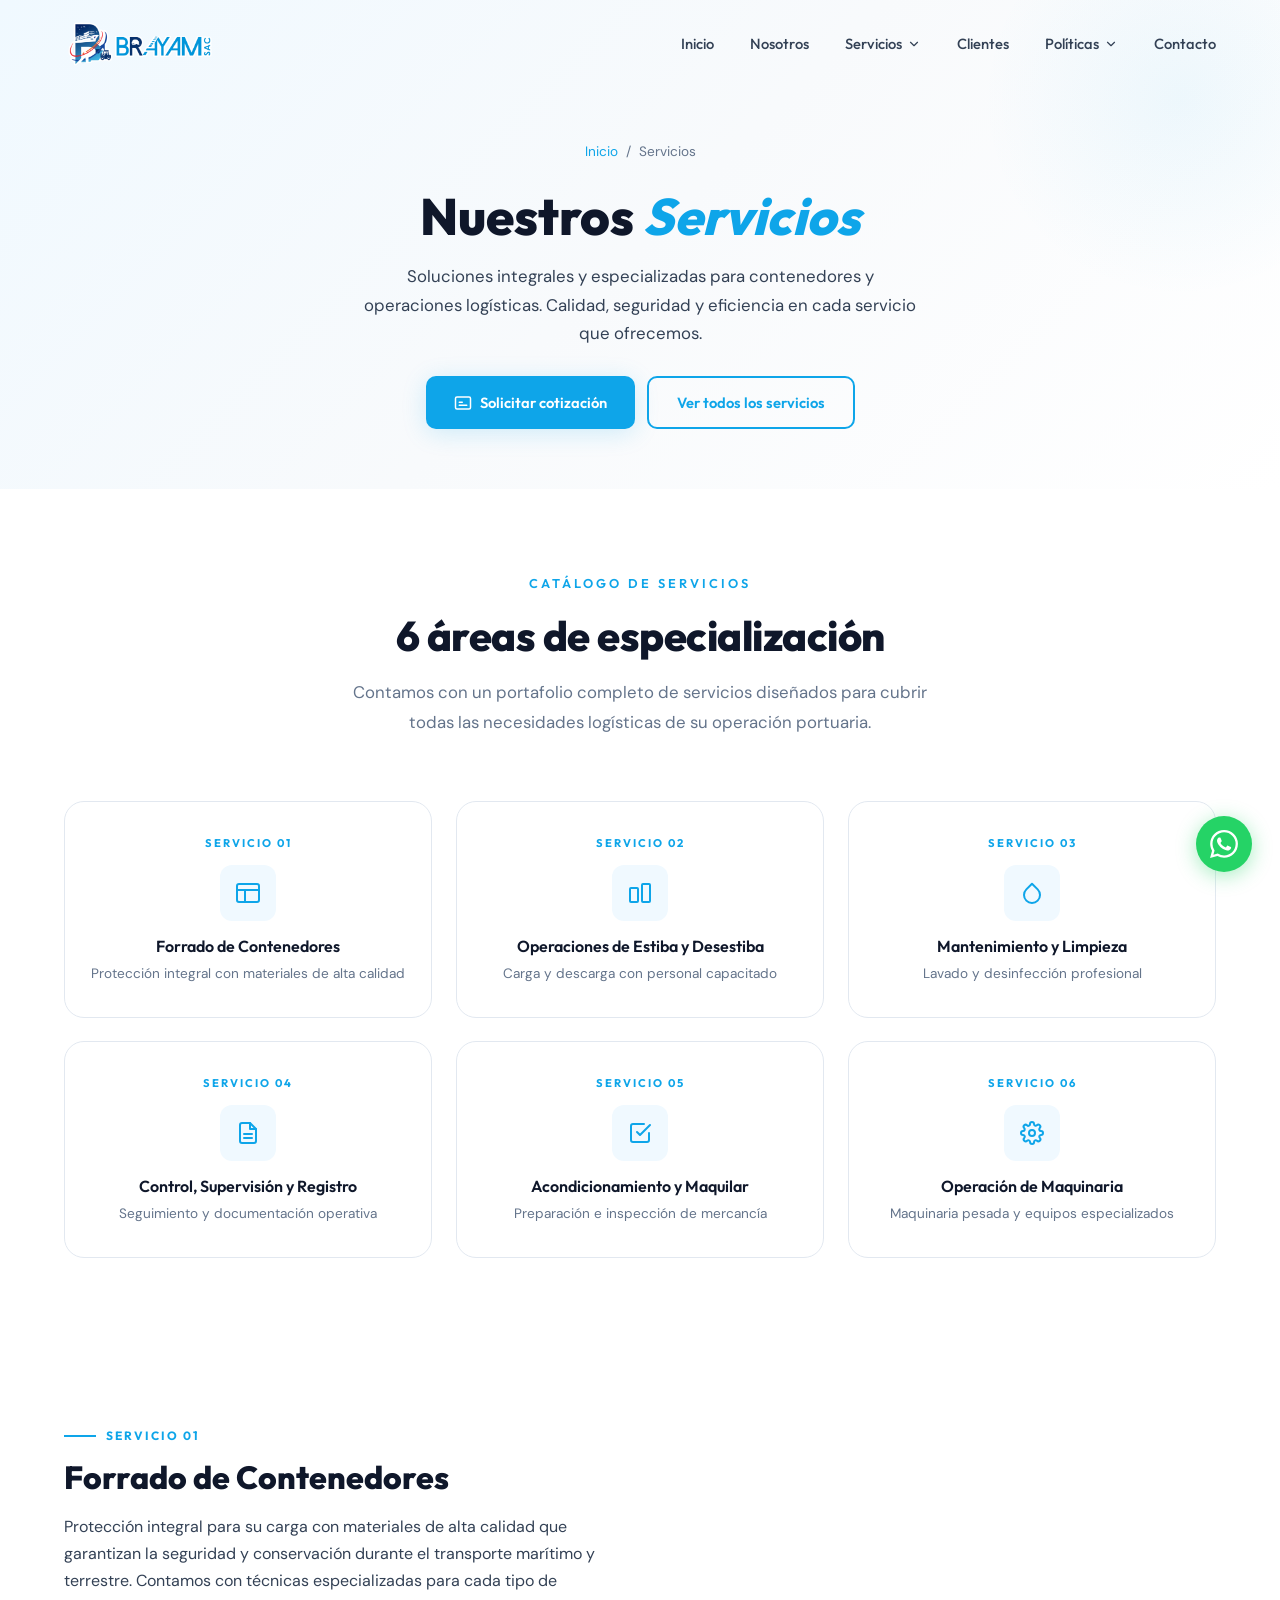
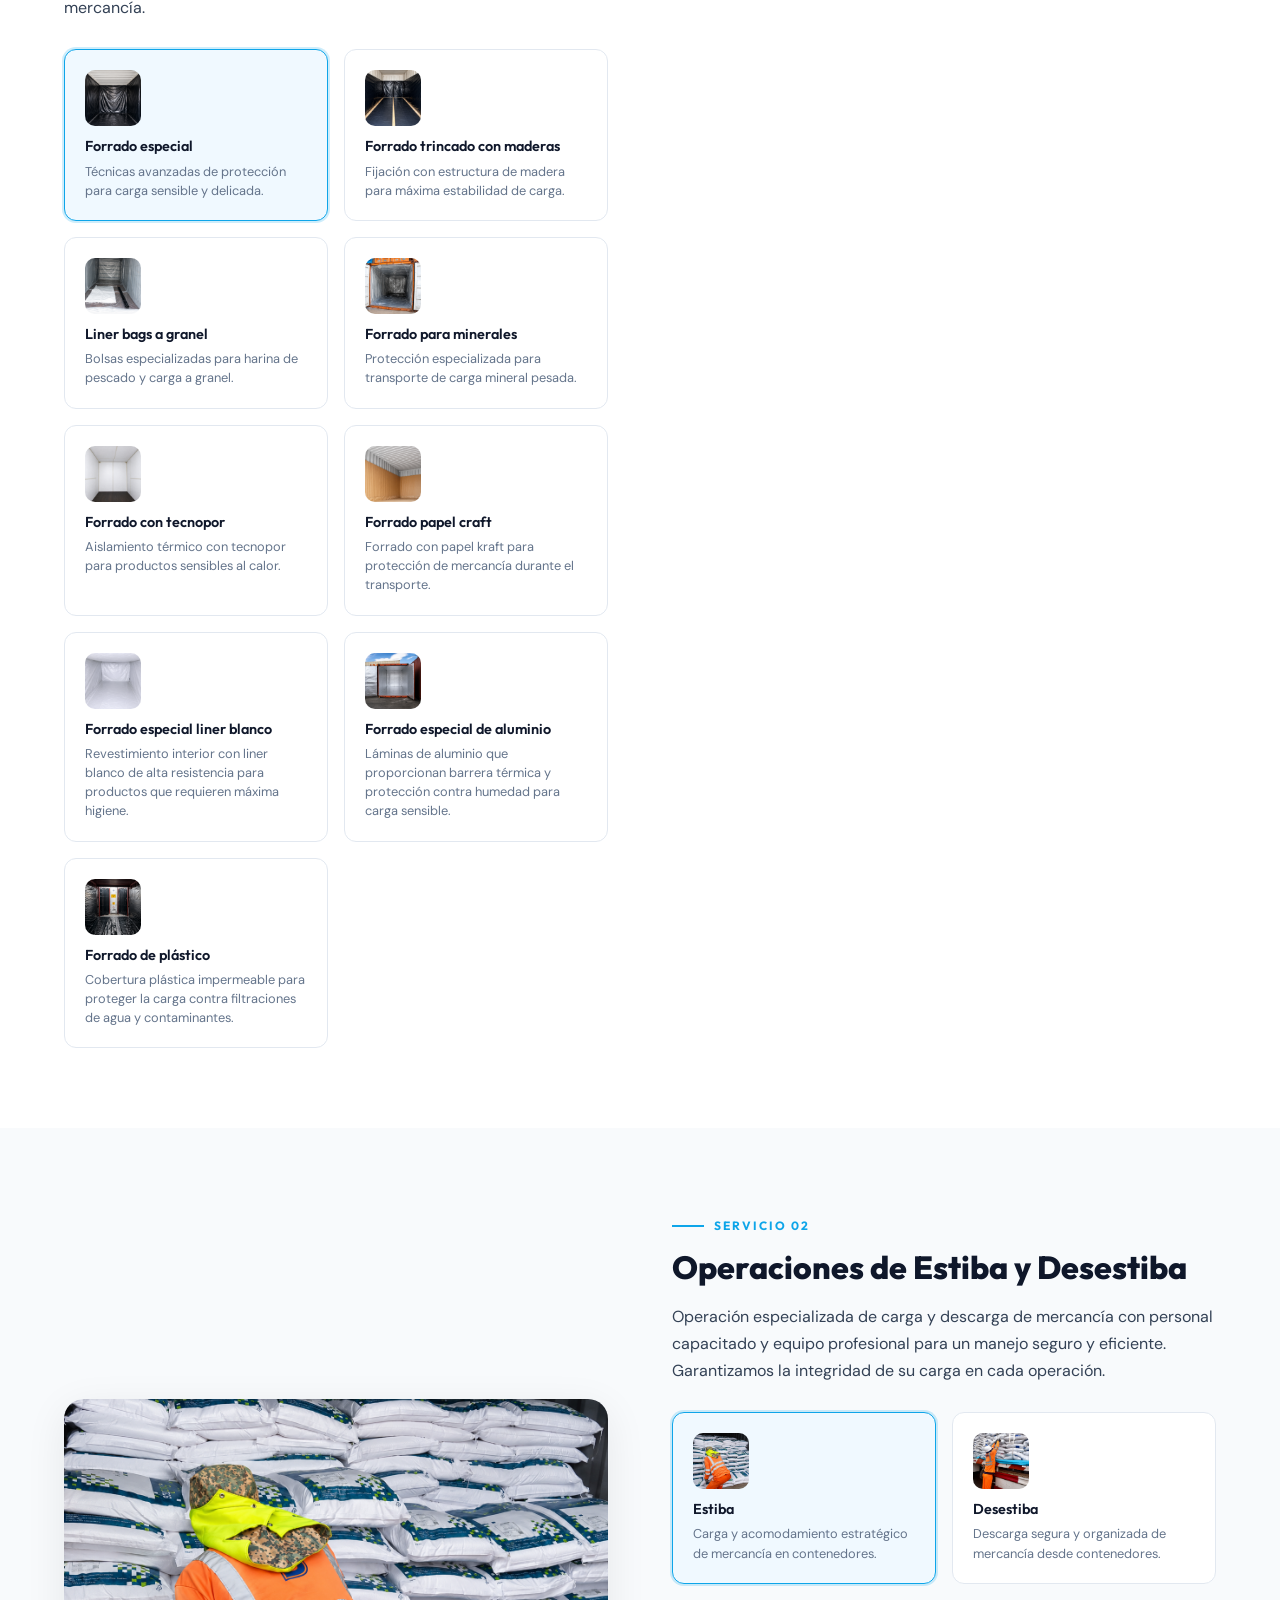
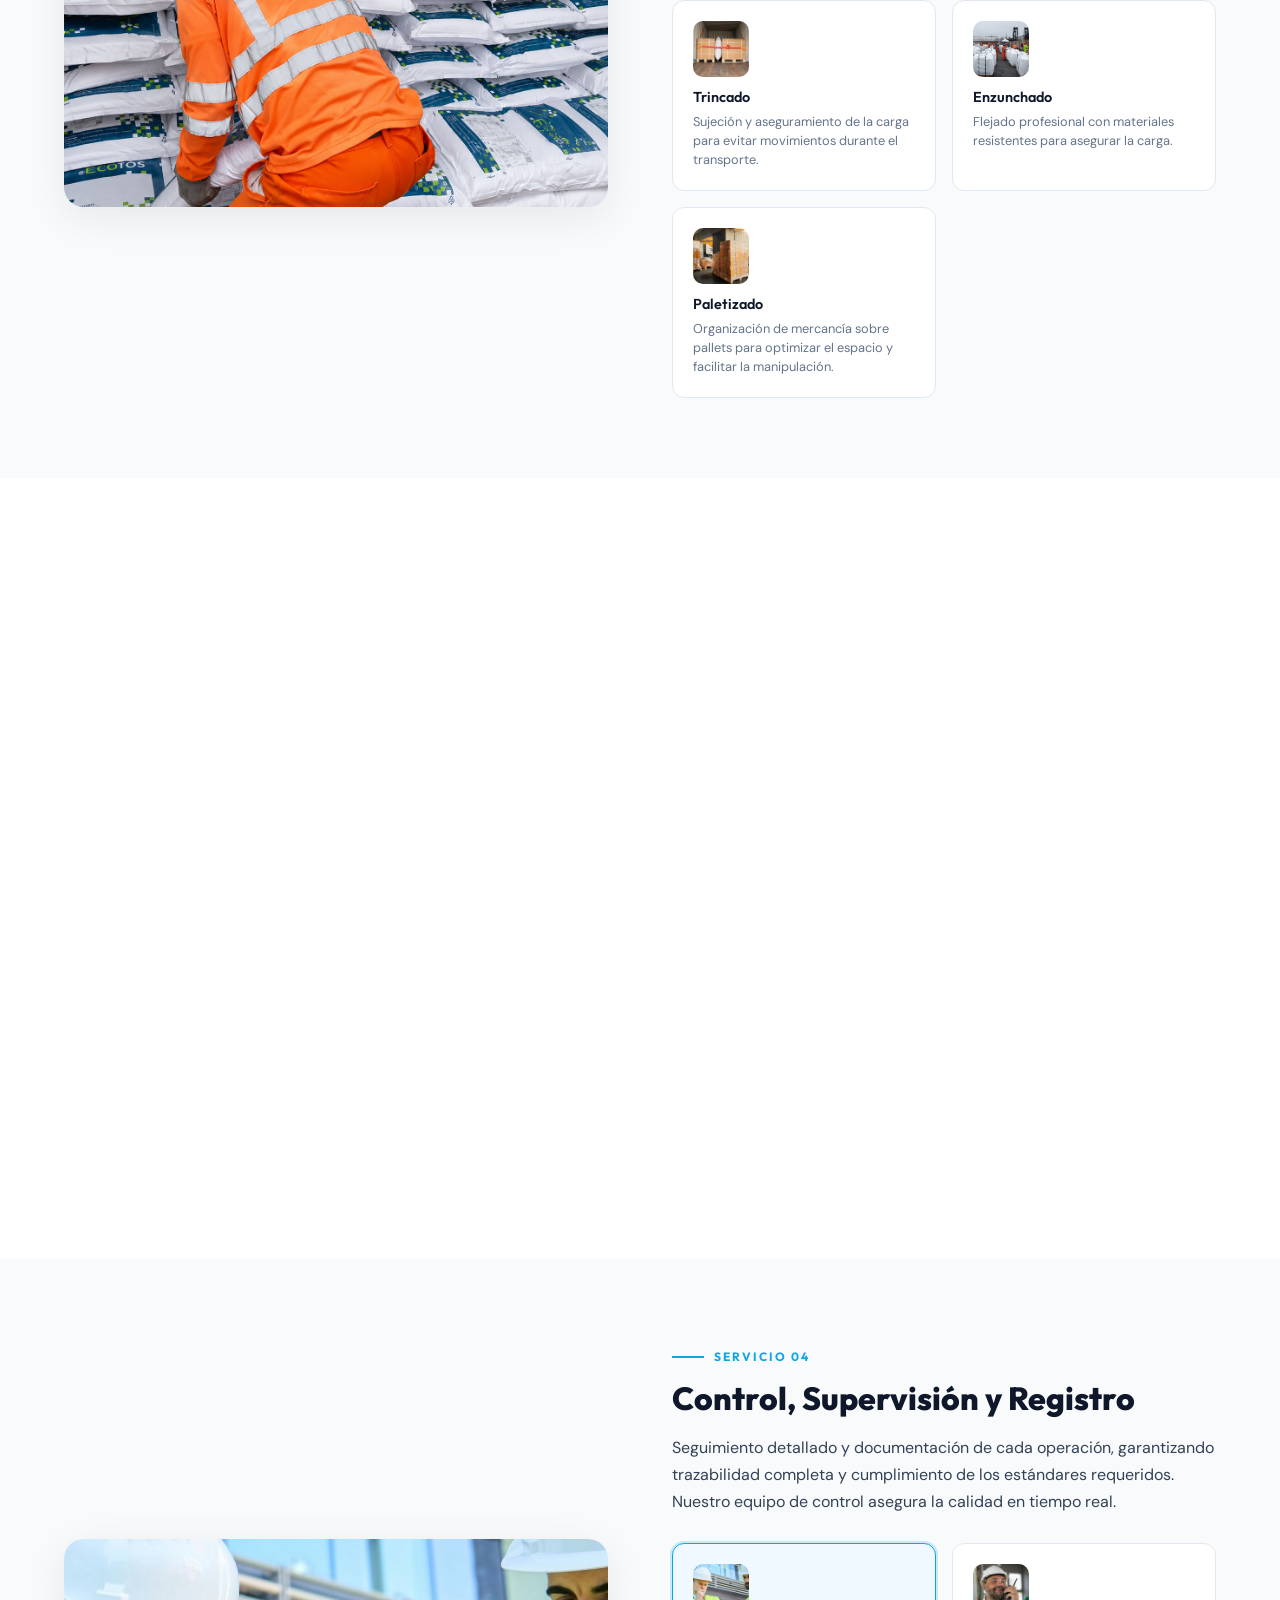
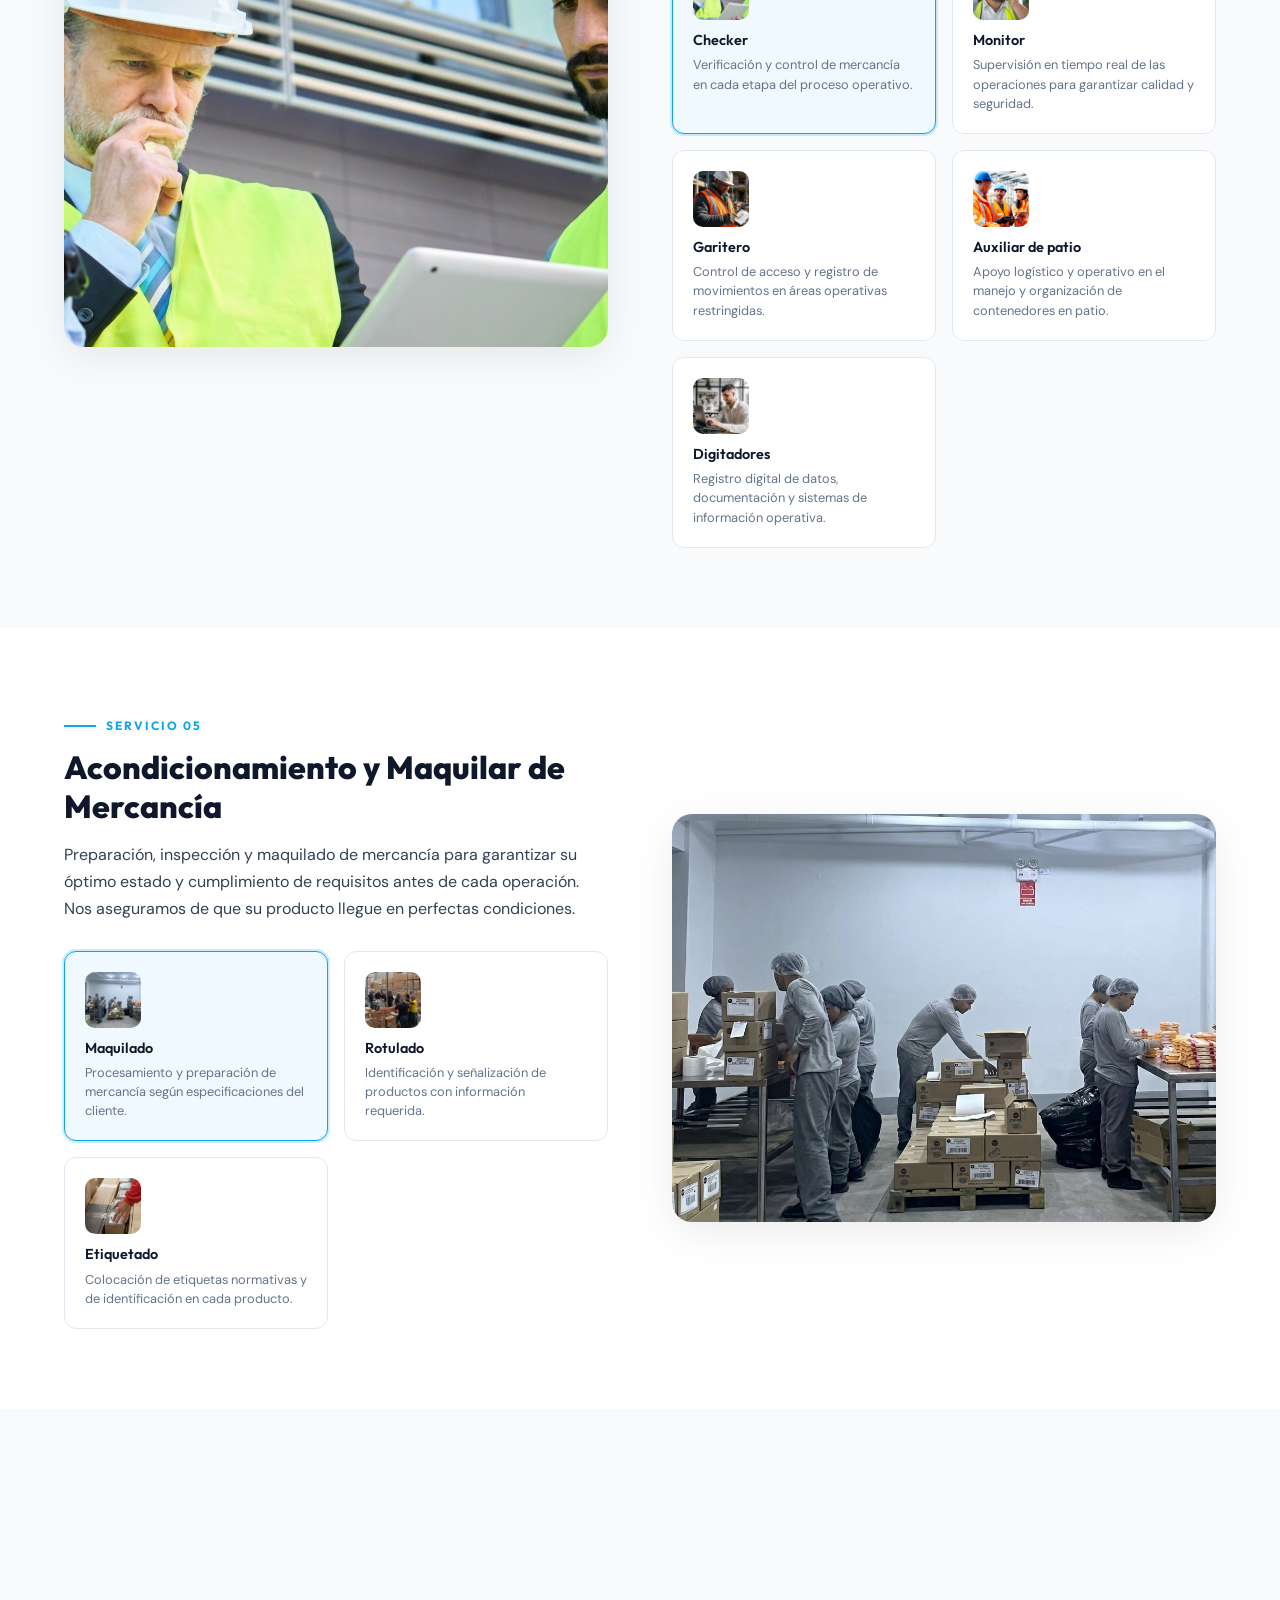
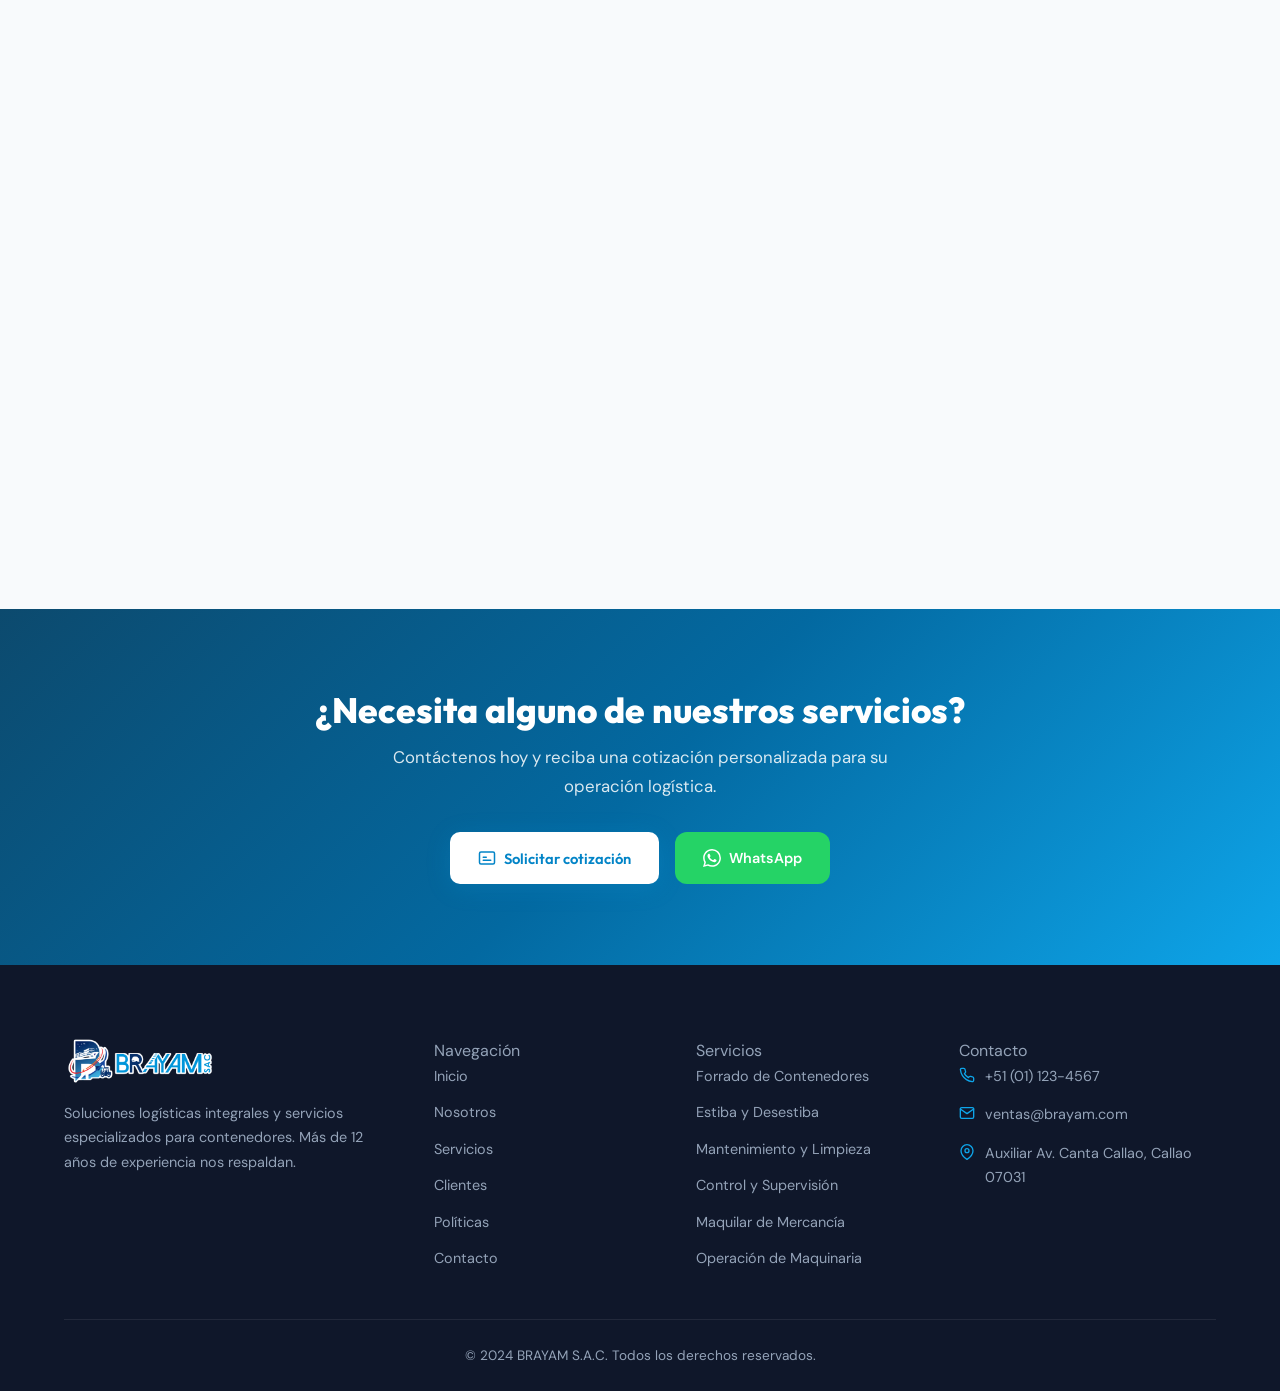
==== commit fc406986: "Fix responsive: hamburger menu, WhatsApp button, horizontal scroll, header CTA size on mobile" ====
--- a/pages/servicios.html
+++ b/pages/servicios.html
@@ -739,7 +739,13 @@
     window.addEventListener('scroll', () => {
       const scrollY = window.scrollY;
       header.classList.toggle('scrolled', scrollY > 60);
-      if (headerCta) headerCta.style.display = scrollY > 60 ? 'inline-flex' : 'none';
+      if (headerCta) {
+        if (window.innerWidth > 1024) {
+          headerCta.style.display = scrollY > 60 ? 'inline-flex' : 'none';
+        } else {
+          headerCta.style.display = 'none';
+        }
+      }
       backToTop.classList.toggle('visible', scrollY > 500);
     });
 
--- a/css/estilos.css
+++ b/css/estilos.css
@@ -32,6 +32,7 @@
 
 html {
   scroll-behavior: smooth;
+  overflow-x: hidden;
 }
 
 body {
@@ -1509,6 +1510,13 @@
     grid-template-columns: 1fr;
     gap: 40px;
   }
+
+  .hero::before {
+    width: 300px;
+    height: 300px;
+    top: -100px;
+    right: -100px;
+  }
 }
 
 @media (max-width: 768px) {
@@ -1532,6 +1540,7 @@
 
   .hero-content {
     padding-top: 0;
+    max-width: 100%;
   }
 
   .hero-image {
@@ -1591,6 +1600,29 @@
   .contact-form {
     padding: 28px;
   }
+
+  .hero::before {
+    display: none;
+  }
+
+  .whatsapp-float {
+    width: 50px;
+    height: 50px;
+    bottom: 20px;
+    right: 20px;
+  }
+
+  .whatsapp-float svg {
+    width: 24px;
+    height: 24px;
+  }
+
+  .back-to-top {
+    width: 40px;
+    height: 40px;
+    bottom: 20px;
+    right: 80px;
+  }
 }
 
 @media (max-width: 480px) {
--- a/css/servicios.css
+++ b/css/servicios.css
@@ -361,6 +361,19 @@
     max-height: 280px;
     order: -1;
   }
+
+  /* Make header CTA smaller on tablet/mobile so it doesn't cover the logo */
+  .header .btn.btn-primary {
+    padding: 8px 16px;
+    font-size: 0.78rem;
+  }
+}
+
+@media (max-width: 768px) {
+  .header .btn.btn-primary {
+    padding: 7px 12px;
+    font-size: 0.72rem;
+  }
 }
 
 @media (max-width: 640px) {
@@ -380,4 +393,9 @@
     flex-direction: column;
     align-items: center;
   }
-}
+
+  .header .btn.btn-primary {
+    padding: 6px 10px;
+    font-size: 0.68rem;
+  }
+}
